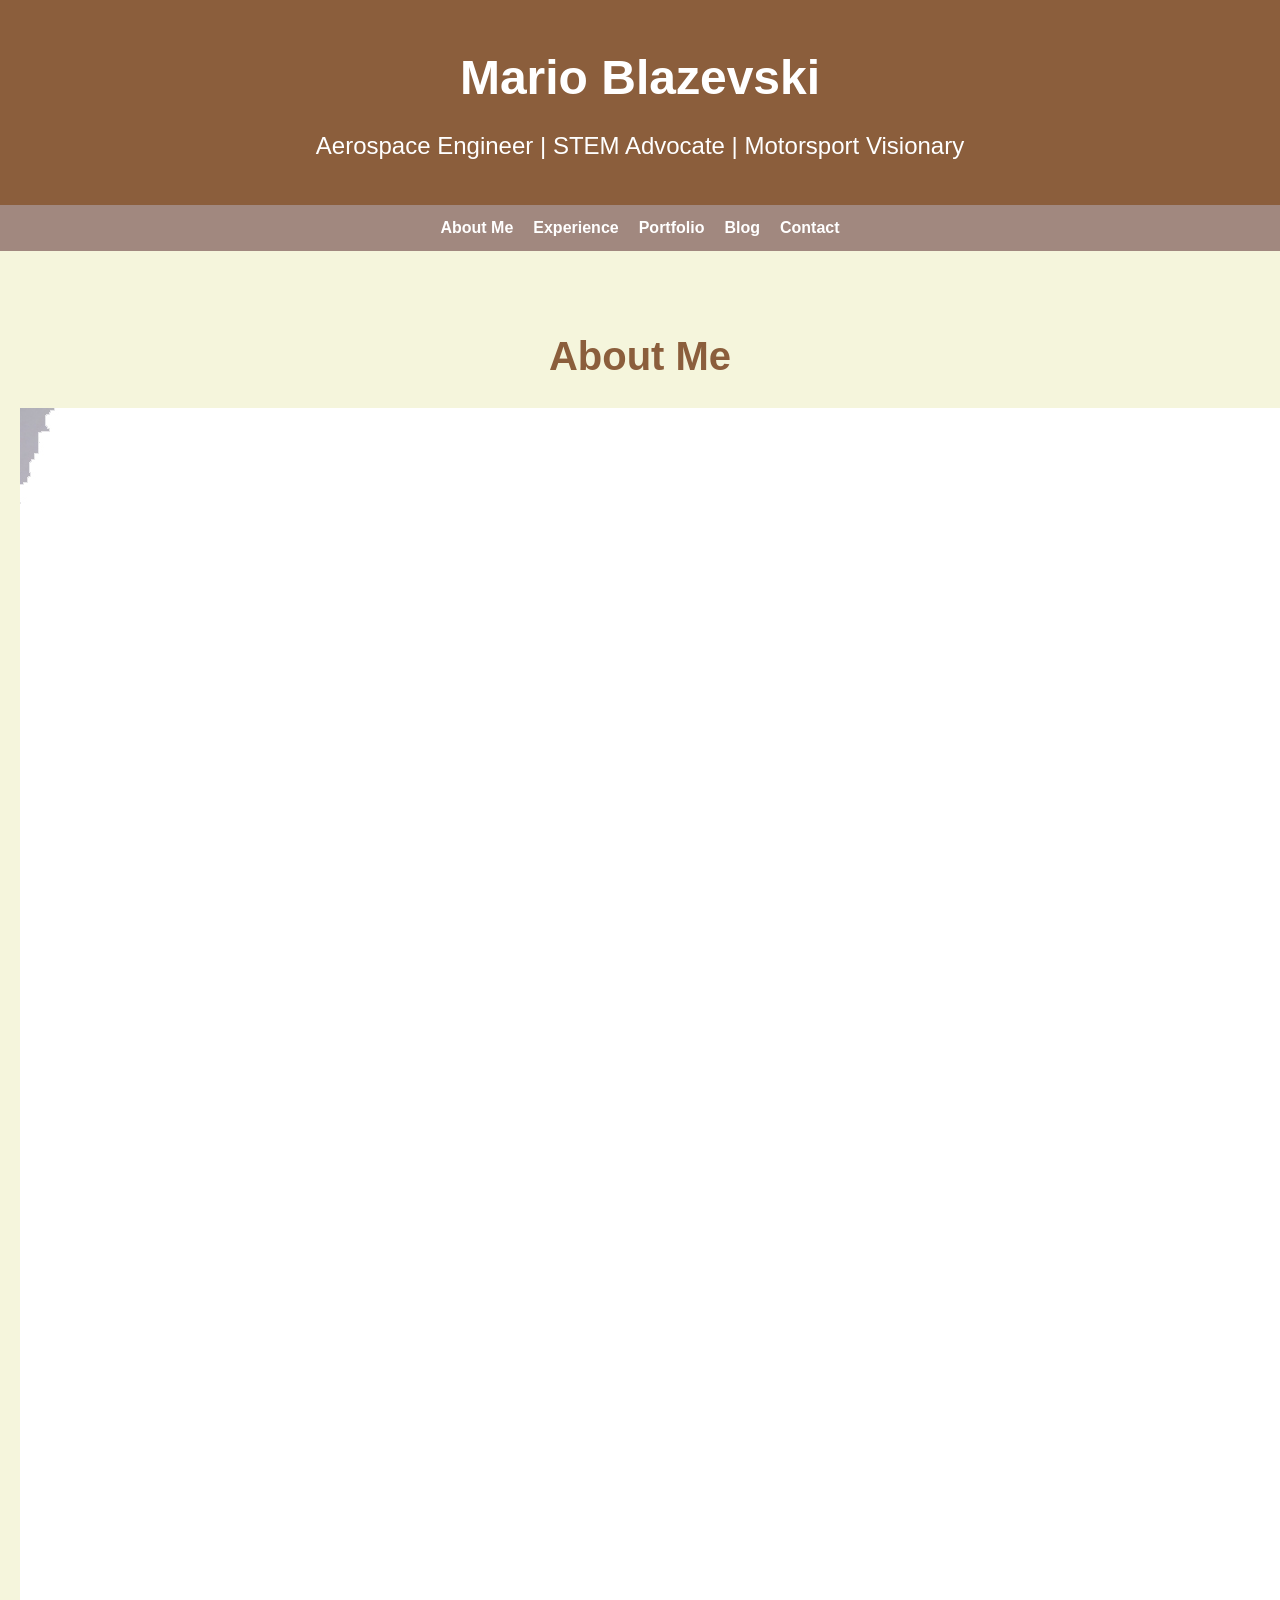
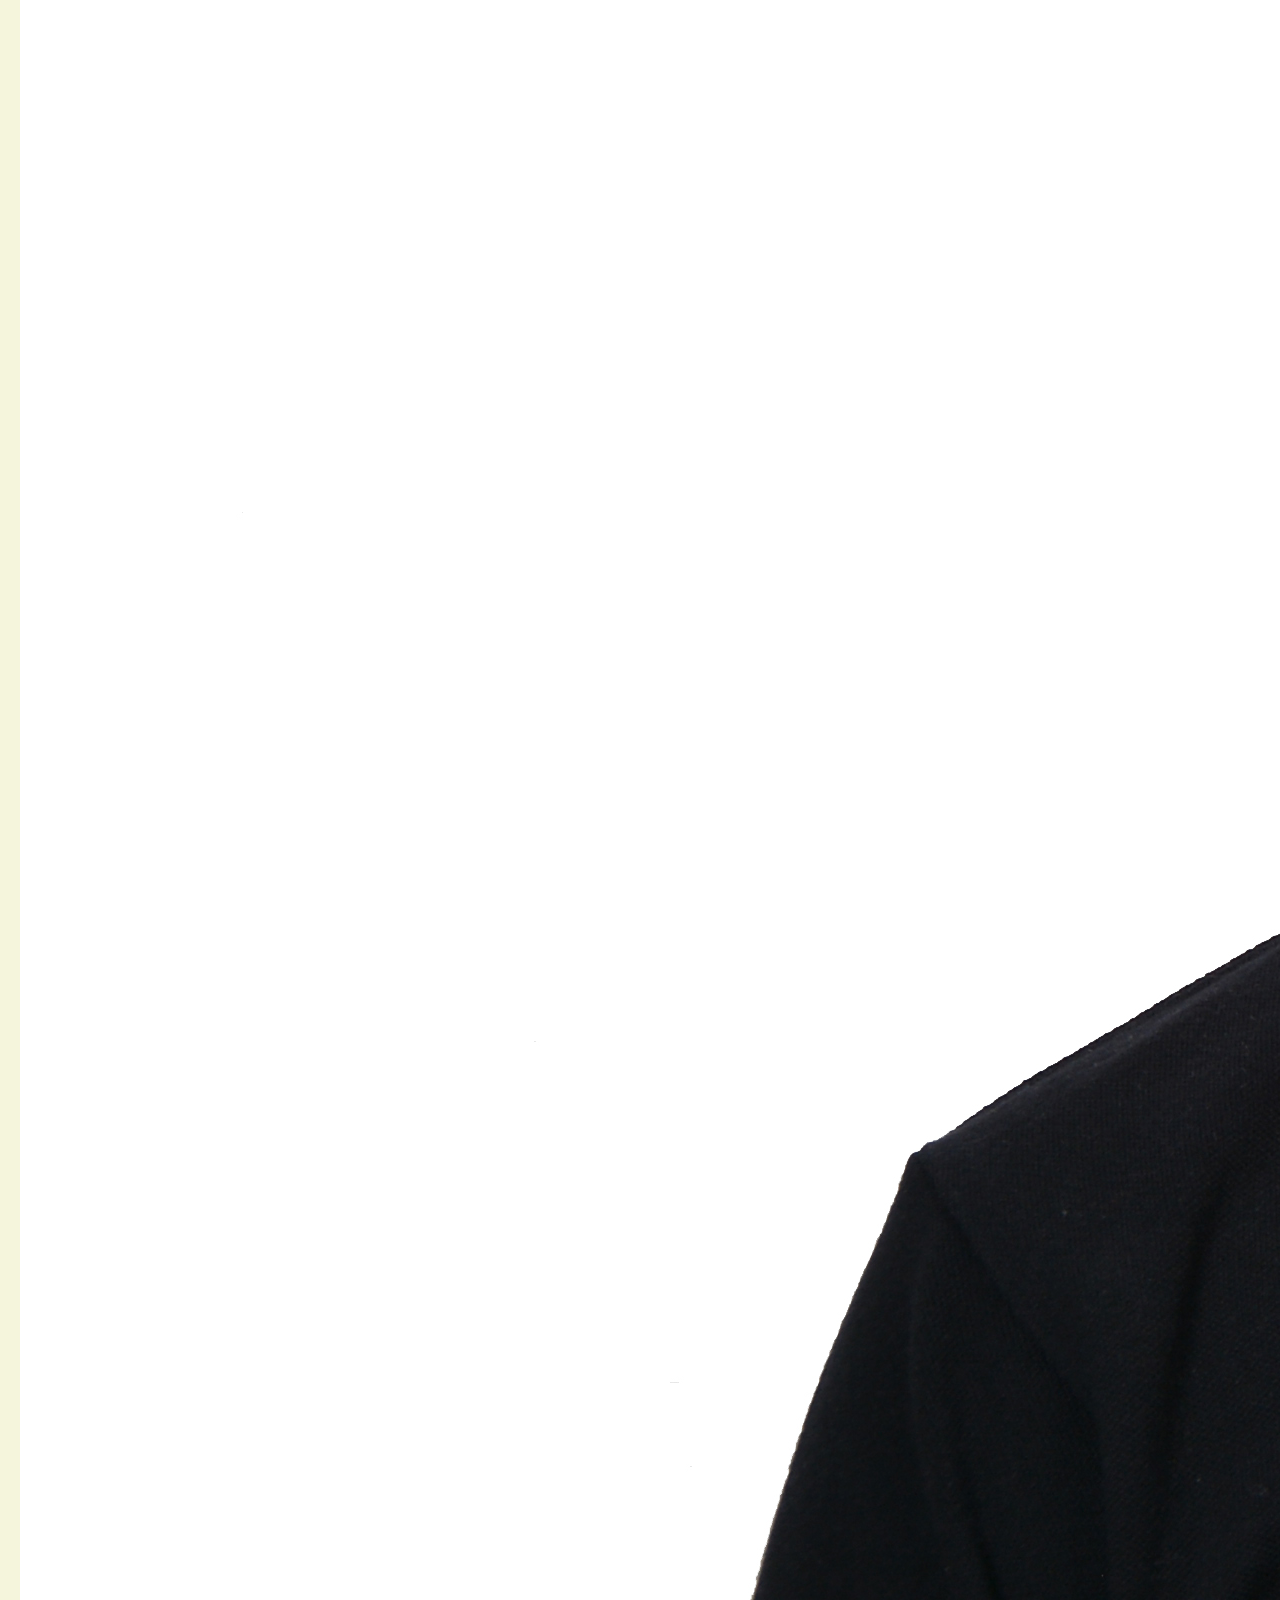
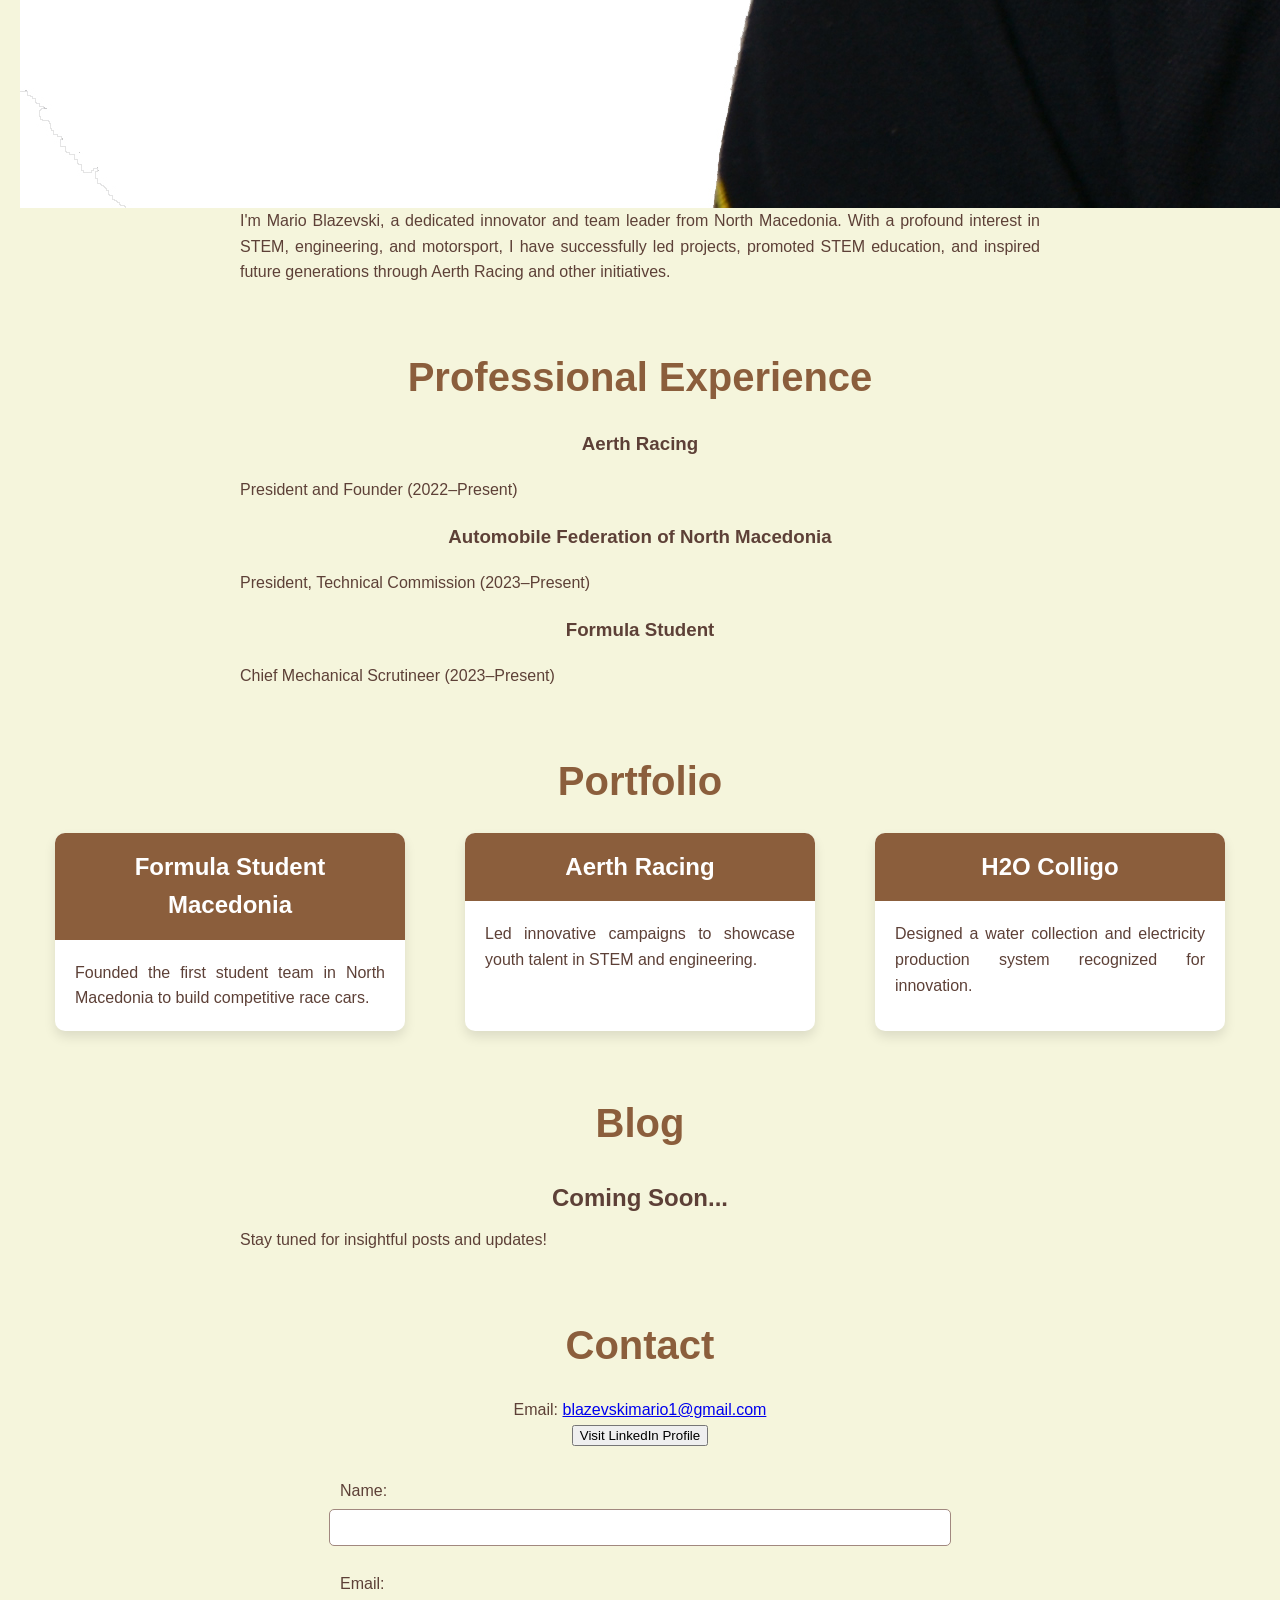
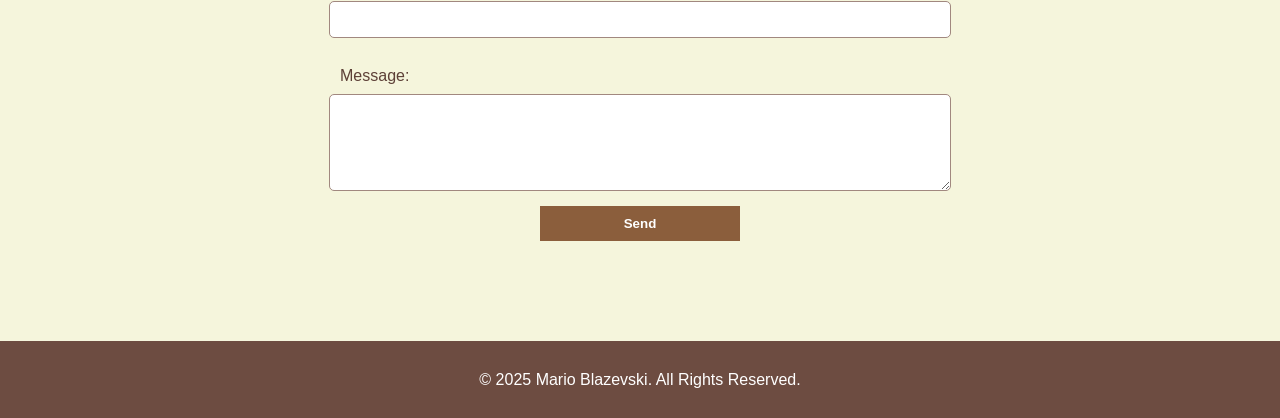
==== index.html @ 273c8bc5 "Create index.html" ====
<!DOCTYPE html>
<html lang="en">
<head>
  <meta charset="UTF-8">
  <meta name="viewport" content="width=device-width, initial-scale=1.0">
  <meta name="description" content="Mario Blazevski's Personal Website">
  <title>Mario Blazevski | Portfolio</title>
  <link href="https://fonts.googleapis.com/css2?family=Montserrat:wght@400;600&family=Roboto:wght@300;400;700&display=swap" rel="stylesheet">
  <link rel="stylesheet" href="style.css">
</head>
<body>
  <header>
    <div class="container">
      <h1>Mario Blazevski</h1>
      <p>Aerospace Engineer | STEM Advocate | Motorsport Visionary</p>
    </div>
  </header>

  <nav>
    <ul>
      <li><a href="#about" class="active">About Me</a></li>
      <li><a href="#professional_experience">Experience</a></li>
      <li><a href="#portfolio">Portfolio</a></li>
      <li><a href="#blog">Blog</a></li>
      <li><a href="#contact">Contact</a></li>
    </ul>
  </nav>

  <main>
    <section id="about">
      <h2>About Me</h2>
      <img src="mario.jpg" alt="Photo of Mario Blazevski">
      <p>I'm Mario Blazevski, a dedicated innovator and team leader from North Macedonia. With a profound interest in STEM, engineering, and motorsport, I have successfully led projects, promoted STEM education, and inspired future generations through Aerth Racing and other initiatives.</p>
    </section>

    <section id="professional_experience">
      <h2>Professional Experience</h2>
      <div class="experience">
        <div>
          <h3>Aerth Racing</h3>
          <p>President and Founder (2022–Present)</p>
        </div>
        <div>
          <h3>Automobile Federation of North Macedonia</h3>
          <p>President, Technical Commission (2023–Present)</p>
        </div>
        <div>
          <h3>Formula Student</h3>
          <p>Chief Mechanical Scrutineer (2023–Present)</p>
        </div>
      </div>
    </section>

    <section id="portfolio">
      <h2>Portfolio</h2>
      <div class="project-container">
        <div class="project-card">
          <h3>Formula Student Macedonia</h3>
          <p>Founded the first student team in North Macedonia to build competitive race cars.</p>
        </div>
        <div class="project-card">
          <h3>Aerth Racing</h3>
          <p>Led innovative campaigns to showcase youth talent in STEM and engineering.</p>
        </div>
        <div class="project-card">
          <h3>H2O Colligo</h3>
          <p>Designed a water collection and electricity production system recognized for innovation.</p>
        </div>
      </div>
    </section>

    <section id="blog">
      <h2>Blog</h2>
      <article>
        <h3>Coming Soon...</h3>
        <p>Stay tuned for insightful posts and updates!</p>
      </article>
    </section>

    <section id="contact">
      <h2>Contact</h2>
      <p>Email: <a href="mailto:blazevskimario1@gmail.com">blazevskimario1@gmail.com</a></p>
      <button class="redirect-button" onclick="window.location.href='https://www.linkedin.com/in/mario-blazevski-774a31196/';">
        Visit LinkedIn Profile
      </button>
      <form>
        <label for="name">Name:</label>
        <input type="text" id="name" name="name" required>
        <label for="email">Email:</label>
        <input type="email" id="email" name="email" required>
        <label for="message">Message:</label>
        <textarea id="message" name="message" rows="5" required></textarea>
        <button type="submit">Send</button>
      </form>
    </section>
  </main>

  <footer>
    <p>&copy; 2025 Mario Blazevski. All Rights Reserved.</p>
  </footer>

  <script>
    document.addEventListener("scroll", () => {
      const sections = document.querySelectorAll("section");
      const navLinks = document.querySelectorAll("nav ul li a");
      let current = "";
      sections.forEach(section => {
        const sectionTop = section.offsetTop - 50;
        if (scrollY >= sectionTop) {
          current = section.getAttribute("id");
        }
      });
      navLinks.forEach(link => {
        link.classList.remove("active");
        if (link.getAttribute("href").includes(current)) {
          link.classList.add("active");
        }
      });
    });
  </script>
</body>
</html>
---- style.css ----
body {
  font-family: 'Arial', sans-serif;
  line-height: 1.6;
  margin: 0;
  padding: 0;
  background-color: #f5f5dc;
  color: #5d4037;
}

.container {
  max-width: 1200px;
  margin: 0 auto;
  padding: 0 20px;
  display: flex;
  flex-direction: column;
  align-items: center;
}

header {
  background-color: #8b5e3c;
  color: #fff;
  padding: 40px 0;
  text-align: center;
}

header h1 {
  margin: 0;
  font-size: 3rem;
}

header p {
  margin: 10px 0 0;
  font-size: 1.5rem;
}

nav {
  background-color: #a1887f;
  padding: 10px 0;
}

nav ul {
  list-style: none;
  display: flex;
  justify-content: center;
  margin: 0;
  padding: 0;
  gap: 20px;
}

nav ul li a {
  color: #fff;
  text-decoration: none;
  font-weight: bold;
  transition: color 0.3s;
}

nav ul li a:hover {
  color: #ffcc80;
}

main {
  padding: 40px 20px;
}

section {
  margin-bottom: 60px;
  text-align: center;
}

section h2 {
  font-size: 2.5rem;
  margin-bottom: 20px;
  color: #8b5e3c;
}

section p {
  text-align: justify;
  margin: 0 auto;
  max-width: 800px;
}

.project-container {
  display: grid;
  grid-template-columns: repeat(auto-fit, minmax(300px, 1fr));
  gap: 30px;
  justify-items: center;
  align-items: stretch;
  max-width: 1200px;
  margin: 0 auto;
}

.project-card {
  background-color: #fff;
  box-shadow: 0 6px 12px rgba(0, 0, 0, 0.1);
  border-radius: 10px;
  overflow: hidden;
  transition: transform 0.3s, box-shadow 0.3s;
  width: 100%;
  max-width: 350px;
  display: flex;
  flex-direction: column;
}

.project-card:hover {
  transform: translateY(-10px);
  box-shadow: 0 10px 20px rgba(0, 0, 0, 0.2);
}

.project-card h3 {
  background-color: #8b5e3c;
  color: #fff;
  padding: 15px;
  font-size: 1.5rem;
  text-align: center;
  margin: 0;
}

.project-card p {
  padding: 20px;
  font-size: 1rem;
  color: #5d4037;
  text-align: justify;
  line-height: 1.6;
  margin: 0;
  flex-grow: 1;
}

.project-card-footer {
  padding: 15px;
  background-color: #f1ece4;
  text-align: center;
  font-size: 0.9rem;
  color: #8b5e3c;
  border-top: 1px solid #e0ddd6;
}

article h3 {
  font-size: 1.5rem;
  margin-bottom: 10px;
}

article p {
  margin: 0 auto;
  max-width: 800px;
}

#contact p {
  text-align: center;
}

form {
  max-width: 600px;
  margin: 20px auto;
  display: flex;
  flex-direction: column;
  align-items: center;
}

form label {
  margin: 10px 0 5px;
  align-self: flex-start;
}

form input,
form textarea {
  width: 100%;
  padding: 10px;
  margin-bottom: 15px;
  border: 1px solid #a1887f;
  border-radius: 5px;
}

form button {
  width: 100%;
  max-width: 200px;
  background-color: #8b5e3c;
  color: #fff;
  font-weight: bold;
  padding: 10px;
  cursor: pointer;
  transition: background-color 0.3s;
  border: none;
}

form button:hover {
  background-color: #5d4037;
}

footer {
  background-color: #6d4c41;
  color: #fff;
  text-align: center;
  padding: 10px 0;
}

@media (min-width: 768px) {
  #about img {
    float: left;
    margin-right: 20px;
  }
}
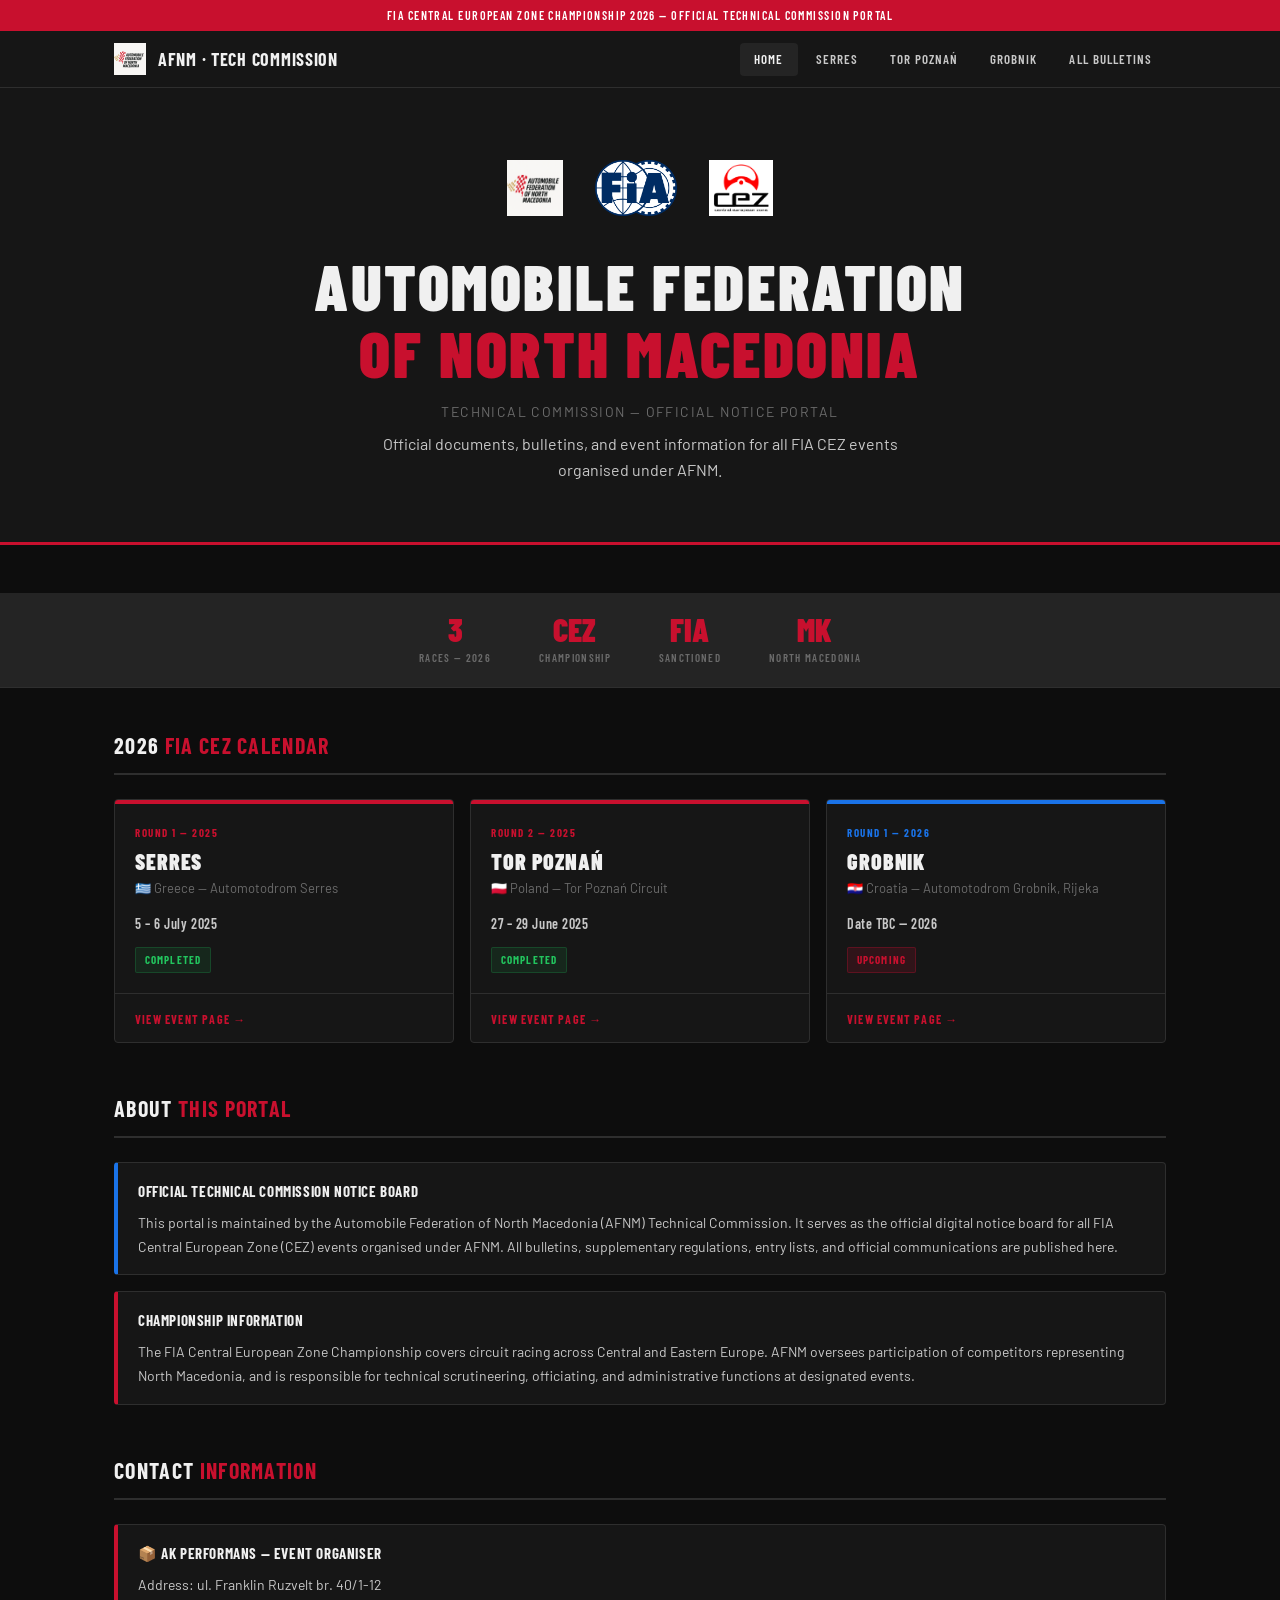
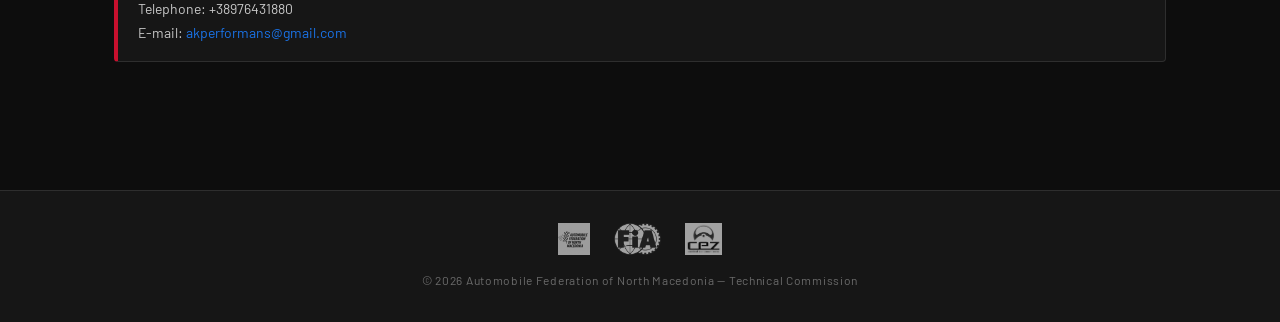
==== commit 74c7264b: "Add files via upload" ====
--- a/index.html
+++ b/index.html
@@ -1,122 +1,147 @@
 <!DOCTYPE html>
 <html lang="en">
 <head>
-  <meta charset="UTF-8">
-  <meta name="viewport" content="width=device-width, initial-scale=1.0">
-  <meta name="description" content="Mario Blazevski's Personal Website">
-  <title>Mario Blazevski | Portfolio</title>
-  <link href="https://fonts.googleapis.com/css2?family=Montserrat:wght@400;600&family=Roboto:wght@300;400;700&display=swap" rel="stylesheet">
-  <link rel="stylesheet" href="style.css">
+  <meta charset="UTF-8" />
+  <meta name="viewport" content="width=device-width, initial-scale=1.0" />
+  <title>AFNM Technical Commission — FIA CEZ</title>
+  <link rel="stylesheet" href="style.css" />
 </head>
 <body>
-  <header>
-    <div class="container">
-      <h1>Mario Blazevski</h1>
-      <p>Aerospace Engineer | STEM Advocate | Motorsport Visionary</p>
+
+<!-- Top alert bar -->
+<div class="topbar">
+  FIA Central European Zone Championship 2026 — Official Technical Commission Portal
+</div>
+
+<!-- Nav -->
+<nav class="site-nav">
+  <div class="nav-inner">
+    <a class="nav-brand" href="index.html">
+      <img src="ea48b0a3-b8c0-467f-838e-23affb25fd13.png" alt="AFNM" />
+      AFNM · Tech Commission
+    </a>
+    <div class="nav-links">
+      <a href="index.html" class="active">Home</a>
+      <a href="serres.html">Serres</a>
+      <a href="torpoznan.html">Tor Poznań</a>
+      <a href="grobnik.html">Grobnik</a>
+      <a href="bulletins.html">All Bulletins</a>
     </div>
-  </header>
+  </div>
+</nav>
 
-  <nav>
-    <ul>
-      <li><a href="#about" class="active">About Me</a></li>
-      <li><a href="#professional_experience">Experience</a></li>
-      <li><a href="#portfolio">Portfolio</a></li>
-      <li><a href="#blog">Blog</a></li>
-      <li><a href="#contact">Contact</a></li>
-    </ul>
-  </nav>
+<!-- Hero -->
+<section class="hero">
+  <div class="logos">
+    <img src="ea48b0a3-b8c0-467f-838e-23affb25fd13.png" alt="AFNM Logo" />
+    <img src="fia_wordmakr.png" alt="FIA Logo" />
+    <img src="Central_European_Zone_logo.jpg" alt="CEZ Logo" />
+  </div>
+  <h1>Automobile Federation<br/><span>of North Macedonia</span></h1>
+  <p class="subtitle">Technical Commission &mdash; Official Notice Portal</p>
+  <p class="tagline">Official documents, bulletins, and event information for all FIA CEZ events organised under AFNM.</p>
+</section>
 
-  <main>
-    <section id="about">
-      <h2>About Me</h2>
-      <img src="mario.jpg" alt="Photo of Mario Blazevski">
-      <p>I'm Mario Blazevski, a dedicated innovator and team leader from North Macedonia. With a profound interest in STEM, engineering, and motorsport, I have successfully led projects, promoted STEM education, and inspired future generations through Aerth Racing and other initiatives.</p>
-    </section>
+<!-- Stats bar -->
+<div class="stats-bar">
+  <div class="stats-inner">
+    <div class="stat"><div class="num">3</div><div class="label">Races — 2026</div></div>
+    <div class="stat"><div class="num">CEZ</div><div class="label">Championship</div></div>
+    <div class="stat"><div class="num">FIA</div><div class="label">Sanctioned</div></div>
+    <div class="stat"><div class="num">MK</div><div class="label">North Macedonia</div></div>
+  </div>
+</div>
 
-    <section id="professional_experience">
-      <h2>Professional Experience</h2>
-      <div class="experience">
-        <div>
-          <h3>Aerth Racing</h3>
-          <p>President and Founder (2022–Present)</p>
+<!-- Main content -->
+<main class="page-main">
+
+  <!-- 2026 Calendar -->
+  <section>
+    <h2 class="section-title">2026 <span class="accent">FIA CEZ Calendar</span></h2>
+    <div class="races-grid">
+
+      <div class="race-card">
+        <div class="card-band"></div>
+        <div class="card-body">
+          <div class="card-round">Round 1 — 2025</div>
+          <h3>Serres</h3>
+          <div class="card-country">🇬🇷 Greece — Automotodrom Serres</div>
+          <div class="card-date">5 – 6 July 2025</div>
+          <span class="card-status completed">Completed</span>
         </div>
-        <div>
-          <h3>Automobile Federation of North Macedonia</h3>
-          <p>President, Technical Commission (2023–Present)</p>
-        </div>
-        <div>
-          <h3>Formula Student</h3>
-          <p>Chief Mechanical Scrutineer (2023–Present)</p>
+        <div class="card-footer">
+          <a href="serres.html">View Event Page →</a>
         </div>
       </div>
-    </section>
 
-    <section id="portfolio">
-      <h2>Portfolio</h2>
-      <div class="project-container">
-        <div class="project-card">
-          <h3>Formula Student Macedonia</h3>
-          <p>Founded the first student team in North Macedonia to build competitive race cars.</p>
+      <div class="race-card">
+        <div class="card-band"></div>
+        <div class="card-body">
+          <div class="card-round">Round 2 — 2025</div>
+          <h3>Tor Poznań</h3>
+          <div class="card-country">🇵🇱 Poland — Tor Poznań Circuit</div>
+          <div class="card-date">27 – 29 June 2025</div>
+          <span class="card-status completed">Completed</span>
         </div>
-        <div class="project-card">
-          <h3>Aerth Racing</h3>
-          <p>Led innovative campaigns to showcase youth talent in STEM and engineering.</p>
-        </div>
-        <div class="project-card">
-          <h3>H2O Colligo</h3>
-          <p>Designed a water collection and electricity production system recognized for innovation.</p>
+        <div class="card-footer">
+          <a href="torpoznan.html">View Event Page →</a>
         </div>
       </div>
-    </section>
 
-    <section id="blog">
-      <h2>Blog</h2>
-      <article>
-        <h3>Coming Soon...</h3>
-        <p>Stay tuned for insightful posts and updates!</p>
-      </article>
-    </section>
+      <div class="race-card">
+        <div class="card-band" style="background: var(--accent2);"></div>
+        <div class="card-body">
+          <div class="card-round" style="color: var(--accent2);">Round 1 — 2026</div>
+          <h3>Grobnik</h3>
+          <div class="card-country">🇭🇷 Croatia — Automotodrom Grobnik, Rijeka</div>
+          <div class="card-date">Date TBC — 2026</div>
+          <span class="card-status upcoming">Upcoming</span>
+        </div>
+        <div class="card-footer">
+          <a href="grobnik.html">View Event Page →</a>
+        </div>
+      </div>
 
-    <section id="contact">
-      <h2>Contact</h2>
-      <p>Email: <a href="mailto:blazevskimario1@gmail.com">blazevskimario1@gmail.com</a></p>
-      <button class="redirect-button" onclick="window.location.href='https://www.linkedin.com/in/mario-blazevski-774a31196/';">
-        Visit LinkedIn Profile
-      </button>
-      <form>
-        <label for="name">Name:</label>
-        <input type="text" id="name" name="name" required>
-        <label for="email">Email:</label>
-        <input type="email" id="email" name="email" required>
-        <label for="message">Message:</label>
-        <textarea id="message" name="message" rows="5" required></textarea>
-        <button type="submit">Send</button>
-      </form>
-    </section>
-  </main>
+    </div>
+  </section>
 
-  <footer>
-    <p>&copy; 2025 Mario Blazevski. All Rights Reserved.</p>
-  </footer>
+  <!-- About -->
+  <section>
+    <h2 class="section-title">About <span class="accent">This Portal</span></h2>
+    <div class="notice blue">
+      <strong>Official Technical Commission Notice Board</strong>
+      <p>This portal is maintained by the Automobile Federation of North Macedonia (AFNM) Technical Commission. It serves as the official digital notice board for all FIA Central European Zone (CEZ) events organised under AFNM. All bulletins, supplementary regulations, entry lists, and official communications are published here.</p>
+    </div>
+    <div class="notice">
+      <strong>Championship Information</strong>
+      <p>The FIA Central European Zone Championship covers circuit racing across Central and Eastern Europe. AFNM oversees participation of competitors representing North Macedonia, and is responsible for technical scrutineering, officiating, and administrative functions at designated events.</p>
+    </div>
+  </section>
 
-  <script>
-    document.addEventListener("scroll", () => {
-      const sections = document.querySelectorAll("section");
-      const navLinks = document.querySelectorAll("nav ul li a");
-      let current = "";
-      sections.forEach(section => {
-        const sectionTop = section.offsetTop - 50;
-        if (scrollY >= sectionTop) {
-          current = section.getAttribute("id");
-        }
-      });
-      navLinks.forEach(link => {
-        link.classList.remove("active");
-        if (link.getAttribute("href").includes(current)) {
-          link.classList.add("active");
-        }
-      });
-    });
-  </script>
+  <!-- Contact -->
+  <section>
+    <h2 class="section-title">Contact <span class="accent">Information</span></h2>
+    <div class="notice">
+      <strong>📦 AK Performans — Event Organiser</strong>
+      <p>
+        Address: ul. Franklin Ruzvelt br. 40/1-12<br />
+        Telephone: +38976431880<br />
+        E-mail: <a href="mailto:akperformans@gmail.com">akperformans@gmail.com</a>
+      </p>
+    </div>
+  </section>
+
+</main>
+
+<!-- Footer -->
+<footer class="site-footer">
+  <div class="footer-logos">
+    <img src="ea48b0a3-b8c0-467f-838e-23affb25fd13.png" alt="AFNM" />
+    <img src="fia_wordmakr.png" alt="FIA" />
+    <img src="Central_European_Zone_logo.jpg" alt="CEZ" />
+  </div>
+  <p class="footer-copy">&copy; 2026 Automobile Federation of North Macedonia — Technical Commission</p>
+</footer>
+
 </body>
 </html>
--- a/style.css
+++ b/style.css
@@ -1,201 +1,460 @@
+/* ============================================================
+   AFNM Technical Commission — Shared Stylesheet
+   ============================================================ */
+
+@import url('https://fonts.googleapis.com/css2?family=Barlow+Condensed:wght@400;600;700;900&family=Barlow:wght@300;400;500;600&display=swap');
+
+/* ── Variables ─────────────────────────────────────────── */
+:root {
+  --black:   #0d0d0d;
+  --dark:    #161616;
+  --mid:     #242424;
+  --border:  #2e2e2e;
+  --muted:   #6b6b6b;
+  --light:   #c8c8c8;
+  --white:   #f0f0f0;
+  --accent:  #c8102e;   /* FIA red */
+  --accent2: #1a73e8;   /* info blue */
+  --font-head: 'Barlow Condensed', sans-serif;
+  --font-body: 'Barlow', sans-serif;
+  --radius: 4px;
+  --max: 1100px;
+}
+
+/* ── Reset ─────────────────────────────────────────────── */
+*, *::before, *::after { box-sizing: border-box; margin: 0; padding: 0; }
+
+html { scroll-behavior: smooth; }
+
 body {
-  font-family: 'Arial', sans-serif;
+  font-family: var(--font-body);
+  background: var(--black);
+  color: var(--white);
+  font-size: 15px;
   line-height: 1.6;
-  margin: 0;
-  padding: 0;
-  background-color: #f5f5dc;
-  color: #5d4037;
-}
-
+}
+
+a { color: inherit; text-decoration: none; }
+img { display: block; max-width: 100%; }
+
+/* ── Top bar ───────────────────────────────────────────── */
+.topbar {
+  background: var(--accent);
+  color: #fff;
+  font-family: var(--font-head);
+  font-size: 12px;
+  font-weight: 600;
+  letter-spacing: .12em;
+  text-transform: uppercase;
+  padding: 6px 24px;
+  text-align: center;
+}
+.topbar a { color: #fff; text-decoration: underline; }
+
+/* ── Nav ───────────────────────────────────────────────── */
+nav.site-nav {
+  background: var(--dark);
+  border-bottom: 1px solid var(--border);
+  position: sticky;
+  top: 0;
+  z-index: 200;
+}
+.nav-inner {
+  max-width: var(--max);
+  margin: 0 auto;
+  display: flex;
+  align-items: center;
+  justify-content: space-between;
+  padding: 0 24px;
+  height: 56px;
+}
+.nav-brand {
+  display: flex;
+  align-items: center;
+  gap: 12px;
+  font-family: var(--font-head);
+  font-size: 18px;
+  font-weight: 700;
+  letter-spacing: .04em;
+  text-transform: uppercase;
+  color: var(--white);
+}
+.nav-brand img { height: 32px; width: auto; }
+.nav-links {
+  display: flex;
+  gap: 4px;
+  align-items: center;
+}
+.nav-links a {
+  font-family: var(--font-head);
+  font-size: 13px;
+  font-weight: 600;
+  letter-spacing: .08em;
+  text-transform: uppercase;
+  color: var(--light);
+  padding: 6px 14px;
+  border-radius: var(--radius);
+  transition: background .15s, color .15s;
+}
+.nav-links a:hover,
+.nav-links a.active { background: var(--mid); color: var(--white); }
+.nav-links a.btn-accent {
+  background: var(--accent);
+  color: #fff;
+  margin-left: 8px;
+}
+.nav-links a.btn-accent:hover { background: #a50d24; }
+
+/* ── Page header (hero band) ───────────────────────────── */
+.page-header {
+  background: var(--dark);
+  border-bottom: 3px solid var(--accent);
+  padding: 52px 24px 40px;
+  text-align: center;
+}
+.page-header .logos {
+  display: flex;
+  justify-content: center;
+  align-items: center;
+  gap: 28px;
+  margin-bottom: 28px;
+}
+.page-header .logos img { height: 52px; width: auto; filter: brightness(1); }
+.page-header h1 {
+  font-family: var(--font-head);
+  font-size: clamp(28px, 5vw, 52px);
+  font-weight: 900;
+  letter-spacing: .04em;
+  text-transform: uppercase;
+  line-height: 1.1;
+  color: var(--white);
+}
+.page-header h1 span { color: var(--accent); }
+.page-header p {
+  margin-top: 10px;
+  color: var(--muted);
+  font-size: 14px;
+  letter-spacing: .06em;
+  text-transform: uppercase;
+}
+
+/* ── Layout ────────────────────────────────────────────── */
 .container {
-  max-width: 1200px;
+  max-width: var(--max);
   margin: 0 auto;
-  padding: 0 20px;
+  padding: 0 24px;
+}
+main.page-main {
+  max-width: var(--max);
+  margin: 0 auto;
+  padding: 40px 24px 80px;
+}
+
+/* ── Section titles ────────────────────────────────────── */
+.section-title {
+  font-family: var(--font-head);
+  font-size: 22px;
+  font-weight: 700;
+  letter-spacing: .06em;
+  text-transform: uppercase;
+  color: var(--white);
+  padding-bottom: 10px;
+  border-bottom: 2px solid var(--border);
+  margin-bottom: 24px;
+}
+.section-title .accent { color: var(--accent); }
+
+/* ── Notice / info cards ───────────────────────────────── */
+.notice {
+  background: var(--dark);
+  border: 1px solid var(--border);
+  border-left: 4px solid var(--accent);
+  border-radius: var(--radius);
+  padding: 16px 20px;
+  margin-bottom: 16px;
+}
+.notice strong {
+  display: block;
+  font-family: var(--font-head);
+  font-size: 15px;
+  font-weight: 700;
+  letter-spacing: .04em;
+  text-transform: uppercase;
+  color: var(--white);
+  margin-bottom: 8px;
+}
+.notice p, .notice li { color: var(--light); font-size: 14px; line-height: 1.7; }
+.notice a { color: var(--accent2); }
+.notice a:hover { text-decoration: underline; }
+
+.notice.blue { border-left-color: var(--accent2); }
+.notice.green { border-left-color: #22c55e; }
+
+/* ── Bulletin entry ────────────────────────────────────── */
+.bulletin {
+  background: var(--dark);
+  border: 1px solid var(--border);
+  border-left: 4px solid var(--accent2);
+  border-radius: var(--radius);
+  padding: 14px 20px;
+  margin-bottom: 12px;
+}
+.bulletin .bull-meta {
+  font-family: var(--font-head);
+  font-size: 12px;
+  font-weight: 600;
+  letter-spacing: .08em;
+  text-transform: uppercase;
+  color: var(--accent2);
+  margin-bottom: 4px;
+}
+.bulletin .bull-title {
+  font-family: var(--font-head);
+  font-size: 16px;
+  font-weight: 700;
+  color: var(--white);
+  margin-bottom: 6px;
+}
+.bulletin .bull-body { color: var(--light); font-size: 14px; }
+
+/* ── Download buttons ──────────────────────────────────── */
+.download-link {
+  display: inline-flex;
+  align-items: center;
+  gap: 8px;
+  background: var(--mid);
+  border: 1px solid var(--border);
+  color: var(--white);
+  font-family: var(--font-head);
+  font-size: 13px;
+  font-weight: 600;
+  letter-spacing: .06em;
+  text-transform: uppercase;
+  padding: 10px 18px;
+  border-radius: var(--radius);
+  margin: 0 8px 10px 0;
+  transition: background .15s, border-color .15s;
+}
+.download-link::before { content: '↓'; font-size: 15px; }
+.download-link:hover { background: var(--accent); border-color: var(--accent); }
+
+/* ── Race cards (homepage) ─────────────────────────────── */
+.races-grid {
+  display: grid;
+  grid-template-columns: repeat(auto-fill, minmax(300px, 1fr));
+  gap: 16px;
+  margin-top: 24px;
+}
+.race-card {
+  background: var(--dark);
+  border: 1px solid var(--border);
+  border-radius: var(--radius);
+  overflow: hidden;
+  transition: border-color .2s, transform .2s;
   display: flex;
   flex-direction: column;
-  align-items: center;
-}
-
-header {
-  background-color: #8b5e3c;
-  color: #fff;
-  padding: 40px 0;
+}
+.race-card:hover { border-color: var(--accent); transform: translateY(-3px); }
+.race-card .card-band {
+  background: var(--accent);
+  height: 4px;
+}
+.race-card .card-body { padding: 20px; flex: 1; }
+.race-card .card-round {
+  font-family: var(--font-head);
+  font-size: 11px;
+  font-weight: 700;
+  letter-spacing: .14em;
+  text-transform: uppercase;
+  color: var(--accent);
+  margin-bottom: 6px;
+}
+.race-card h3 {
+  font-family: var(--font-head);
+  font-size: 22px;
+  font-weight: 900;
+  text-transform: uppercase;
+  letter-spacing: .04em;
+  color: var(--white);
+  line-height: 1.2;
+  margin-bottom: 4px;
+}
+.race-card .card-country {
+  font-size: 13px;
+  color: var(--muted);
+  margin-bottom: 14px;
+}
+.race-card .card-date {
+  font-family: var(--font-head);
+  font-size: 14px;
+  font-weight: 600;
+  color: var(--light);
+  letter-spacing: .04em;
+}
+.race-card .card-status {
+  display: inline-block;
+  font-family: var(--font-head);
+  font-size: 11px;
+  font-weight: 700;
+  letter-spacing: .1em;
+  text-transform: uppercase;
+  padding: 3px 9px;
+  border-radius: 2px;
+  margin-top: 12px;
+}
+.race-card .card-status.upcoming { background: rgba(200,16,46,.15); color: var(--accent); border: 1px solid rgba(200,16,46,.3); }
+.race-card .card-status.completed { background: rgba(34,197,94,.1); color: #22c55e; border: 1px solid rgba(34,197,94,.2); }
+.race-card .card-footer {
+  border-top: 1px solid var(--border);
+  padding: 12px 20px;
+}
+.race-card .card-footer a {
+  font-family: var(--font-head);
+  font-size: 12px;
+  font-weight: 700;
+  letter-spacing: .1em;
+  text-transform: uppercase;
+  color: var(--accent);
+  transition: color .15s;
+}
+.race-card .card-footer a:hover { color: var(--white); }
+
+/* ── Hero (homepage) ───────────────────────────────────── */
+.hero {
+  background: var(--dark);
+  border-bottom: 3px solid var(--accent);
+  padding: 72px 24px 60px;
   text-align: center;
 }
-
-header h1 {
-  margin: 0;
-  font-size: 3rem;
-}
-
-header p {
-  margin: 10px 0 0;
-  font-size: 1.5rem;
-}
-
-nav {
-  background-color: #a1887f;
-  padding: 10px 0;
-}
-
-nav ul {
-  list-style: none;
+.hero .logos {
   display: flex;
   justify-content: center;
-  margin: 0;
-  padding: 0;
-  gap: 20px;
-}
-
-nav ul li a {
-  color: #fff;
-  text-decoration: none;
-  font-weight: bold;
-  transition: color 0.3s;
-}
-
-nav ul li a:hover {
-  color: #ffcc80;
-}
-
-main {
-  padding: 40px 20px;
-}
-
-section {
-  margin-bottom: 60px;
+  align-items: center;
+  gap: 32px;
+  margin-bottom: 36px;
+}
+.hero .logos img { height: 56px; width: auto; }
+.hero h1 {
+  font-family: var(--font-head);
+  font-size: clamp(32px, 6vw, 64px);
+  font-weight: 900;
+  text-transform: uppercase;
+  letter-spacing: .04em;
+  line-height: 1.05;
+  color: var(--white);
+}
+.hero h1 span { color: var(--accent); }
+.hero .subtitle {
+  margin-top: 14px;
+  font-size: 14px;
+  letter-spacing: .1em;
+  text-transform: uppercase;
+  color: var(--muted);
+}
+.hero .tagline {
+  margin-top: 8px;
+  font-size: 16px;
+  color: var(--light);
+  max-width: 560px;
+  margin-left: auto;
+  margin-right: auto;
+}
+
+/* ── Stats bar (homepage) ──────────────────────────────── */
+.stats-bar {
+  background: var(--mid);
+  border-bottom: 1px solid var(--border);
+  padding: 20px 24px;
+}
+.stats-inner {
+  max-width: var(--max);
+  margin: 0 auto;
+  display: flex;
+  justify-content: center;
+  gap: 48px;
+  flex-wrap: wrap;
+}
+.stat { text-align: center; }
+.stat .num {
+  font-family: var(--font-head);
+  font-size: 32px;
+  font-weight: 900;
+  color: var(--accent);
+  line-height: 1;
+}
+.stat .label {
+  font-family: var(--font-head);
+  font-size: 11px;
+  font-weight: 600;
+  letter-spacing: .12em;
+  text-transform: uppercase;
+  color: var(--muted);
+  margin-top: 4px;
+}
+
+/* ── Weather iframe ────────────────────────────────────── */
+.weather-embed {
+  width: 100%;
+  height: 400px;
+  border: 1px solid var(--border);
+  border-radius: var(--radius);
+  overflow: hidden;
+}
+.weather-embed iframe { width: 100%; height: 100%; border: none; }
+
+/* ── Table ─────────────────────────────────────────────── */
+table.data-table {
+  width: 100%;
+  border-collapse: collapse;
+  font-size: 14px;
+}
+table.data-table th {
+  background: var(--mid);
+  font-family: var(--font-head);
+  font-size: 12px;
+  letter-spacing: .08em;
+  text-transform: uppercase;
+  color: var(--light);
+  padding: 10px 14px;
+  text-align: left;
+  border-bottom: 2px solid var(--border);
+}
+table.data-table td {
+  padding: 10px 14px;
+  border-bottom: 1px solid var(--border);
+  color: var(--light);
+}
+table.data-table tr:last-child td { border-bottom: none; }
+table.data-table tr:hover td { background: var(--mid); }
+
+/* ── Section spacing ───────────────────────────────────── */
+section { margin-bottom: 48px; }
+
+/* ── Footer ────────────────────────────────────────────── */
+footer.site-footer {
+  background: var(--dark);
+  border-top: 1px solid var(--border);
+  padding: 32px 24px;
   text-align: center;
 }
-
-section h2 {
-  font-size: 2.5rem;
-  margin-bottom: 20px;
-  color: #8b5e3c;
-}
-
-section p {
-  text-align: justify;
-  margin: 0 auto;
-  max-width: 800px;
-}
-
-.project-container {
-  display: grid;
-  grid-template-columns: repeat(auto-fit, minmax(300px, 1fr));
-  gap: 30px;
-  justify-items: center;
-  align-items: stretch;
-  max-width: 1200px;
-  margin: 0 auto;
-}
-
-.project-card {
-  background-color: #fff;
-  box-shadow: 0 6px 12px rgba(0, 0, 0, 0.1);
-  border-radius: 10px;
-  overflow: hidden;
-  transition: transform 0.3s, box-shadow 0.3s;
-  width: 100%;
-  max-width: 350px;
-  display: flex;
-  flex-direction: column;
-}
-
-.project-card:hover {
-  transform: translateY(-10px);
-  box-shadow: 0 10px 20px rgba(0, 0, 0, 0.2);
-}
-
-.project-card h3 {
-  background-color: #8b5e3c;
-  color: #fff;
-  padding: 15px;
-  font-size: 1.5rem;
-  text-align: center;
-  margin: 0;
-}
-
-.project-card p {
-  padding: 20px;
-  font-size: 1rem;
-  color: #5d4037;
-  text-align: justify;
-  line-height: 1.6;
-  margin: 0;
-  flex-grow: 1;
-}
-
-.project-card-footer {
-  padding: 15px;
-  background-color: #f1ece4;
-  text-align: center;
-  font-size: 0.9rem;
-  color: #8b5e3c;
-  border-top: 1px solid #e0ddd6;
-}
-
-article h3 {
-  font-size: 1.5rem;
-  margin-bottom: 10px;
-}
-
-article p {
-  margin: 0 auto;
-  max-width: 800px;
-}
-
-#contact p {
-  text-align: center;
-}
-
-form {
-  max-width: 600px;
-  margin: 20px auto;
-  display: flex;
-  flex-direction: column;
-  align-items: center;
-}
-
-form label {
-  margin: 10px 0 5px;
-  align-self: flex-start;
-}
-
-form input,
-form textarea {
-  width: 100%;
-  padding: 10px;
-  margin-bottom: 15px;
-  border: 1px solid #a1887f;
-  border-radius: 5px;
-}
-
-form button {
-  width: 100%;
-  max-width: 200px;
-  background-color: #8b5e3c;
-  color: #fff;
-  font-weight: bold;
-  padding: 10px;
-  cursor: pointer;
-  transition: background-color 0.3s;
-  border: none;
-}
-
-form button:hover {
-  background-color: #5d4037;
-}
-
-footer {
-  background-color: #6d4c41;
-  color: #fff;
-  text-align: center;
-  padding: 10px 0;
-}
-
-@media (min-width: 768px) {
-  #about img {
-    float: left;
-    margin-right: 20px;
-  }
-}
+.footer-logos {
+  display: flex;
+  justify-content: center;
+  align-items: center;
+  gap: 24px;
+  margin-bottom: 16px;
+}
+.footer-logos img { height: 32px; width: auto; opacity: .6; filter: grayscale(1); }
+.footer-copy {
+  font-size: 12px;
+  color: var(--muted);
+  letter-spacing: .06em;
+}
+
+/* ── Responsive ────────────────────────────────────────── */
+@media (max-width: 680px) {
+  .nav-links { display: none; }
+  .hero, .page-header { padding: 40px 16px 32px; }
+  main.page-main { padding: 24px 16px 60px; }
+  .stats-inner { gap: 24px; }
+}
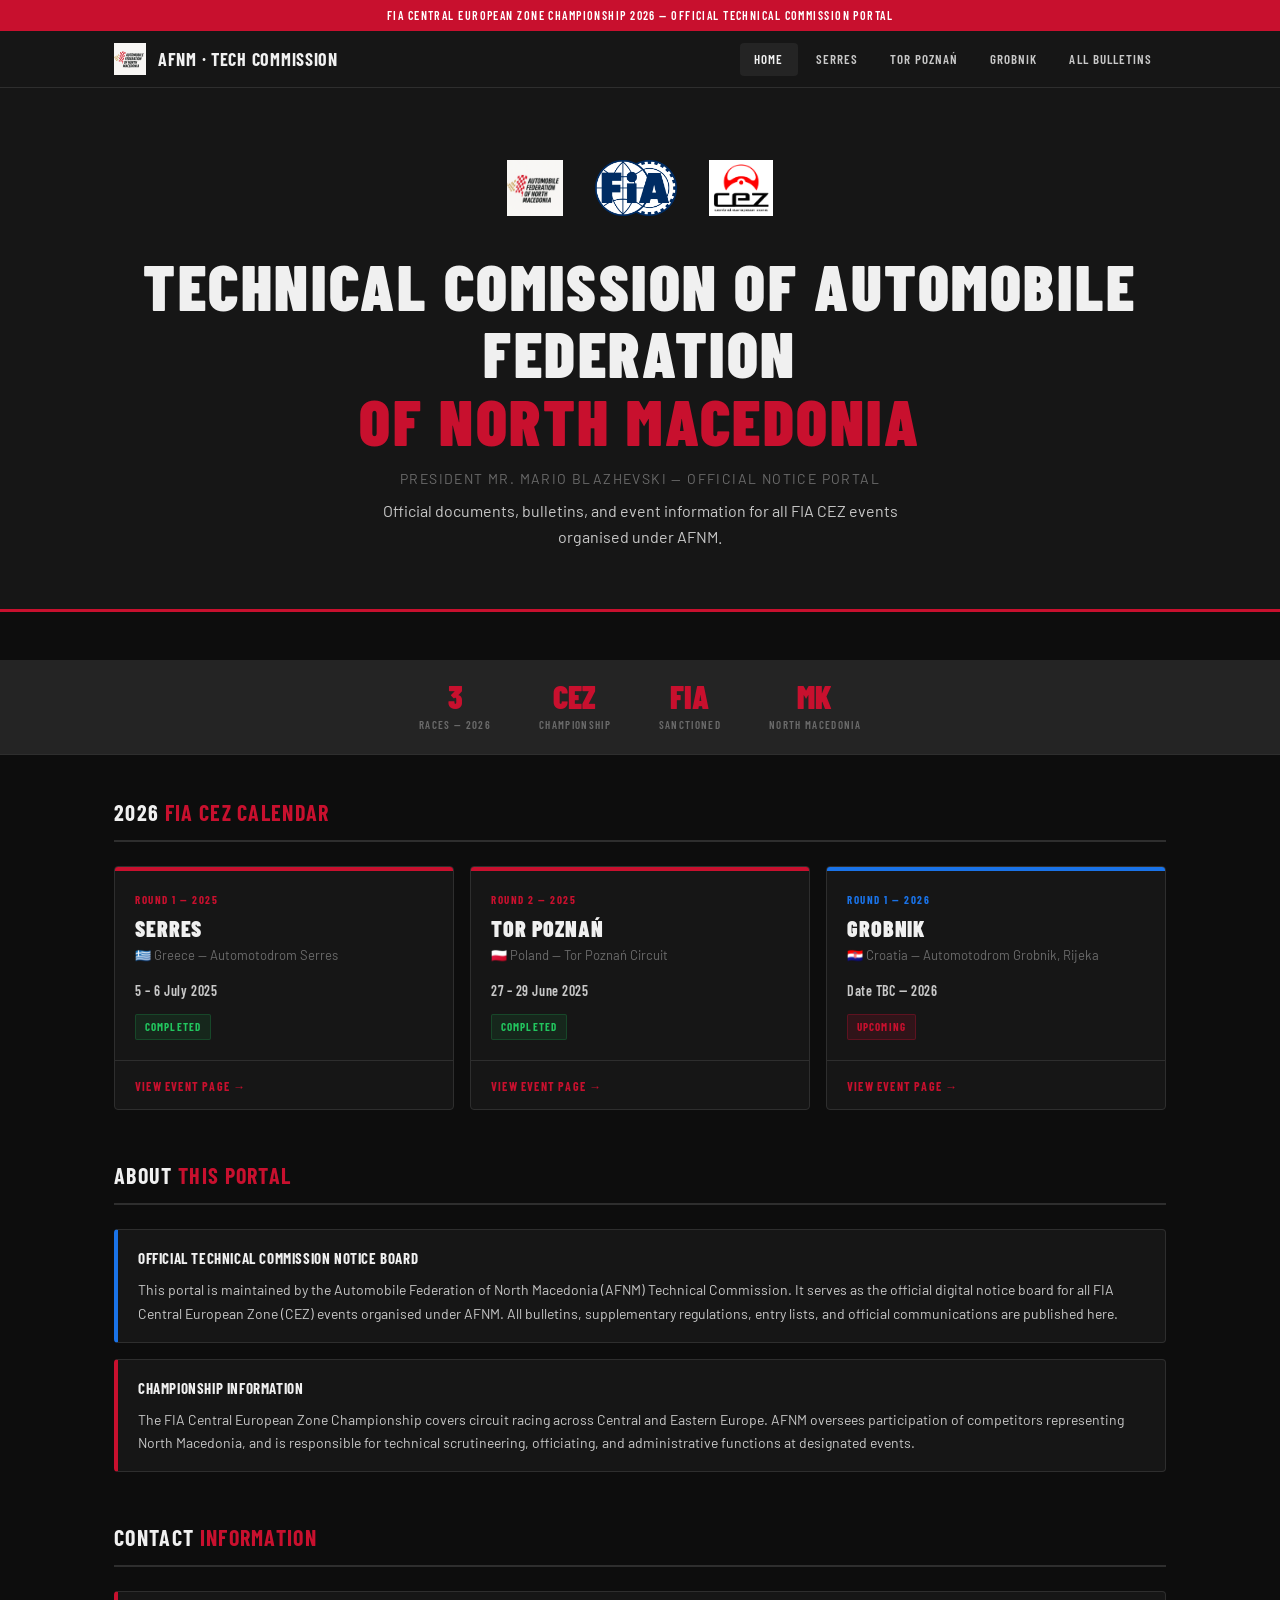
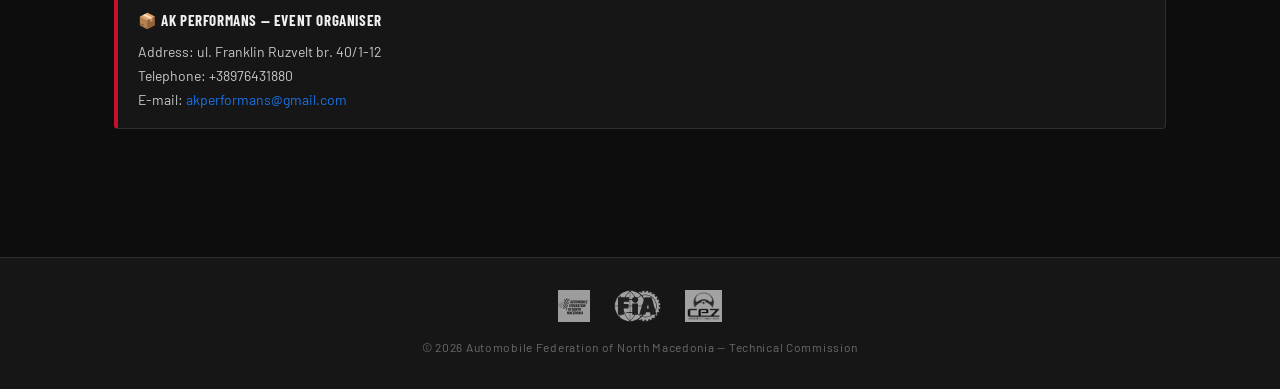
==== commit 29240d32: "Update header and subtitle for AFNM" ====
--- a/index.html
+++ b/index.html
@@ -37,8 +37,8 @@
     <img src="fia_wordmakr.png" alt="FIA Logo" />
     <img src="Central_European_Zone_logo.jpg" alt="CEZ Logo" />
   </div>
-  <h1>Automobile Federation<br/><span>of North Macedonia</span></h1>
-  <p class="subtitle">Technical Commission &mdash; Official Notice Portal</p>
+  <h1>Technical Comission of Automobile Federation<br/><span>of North Macedonia</span></h1>
+  <p class="subtitle">President Mr. Mario Blazhevski &mdash; Official Notice Portal</p>
   <p class="tagline">Official documents, bulletins, and event information for all FIA CEZ events organised under AFNM.</p>
 </section>
 
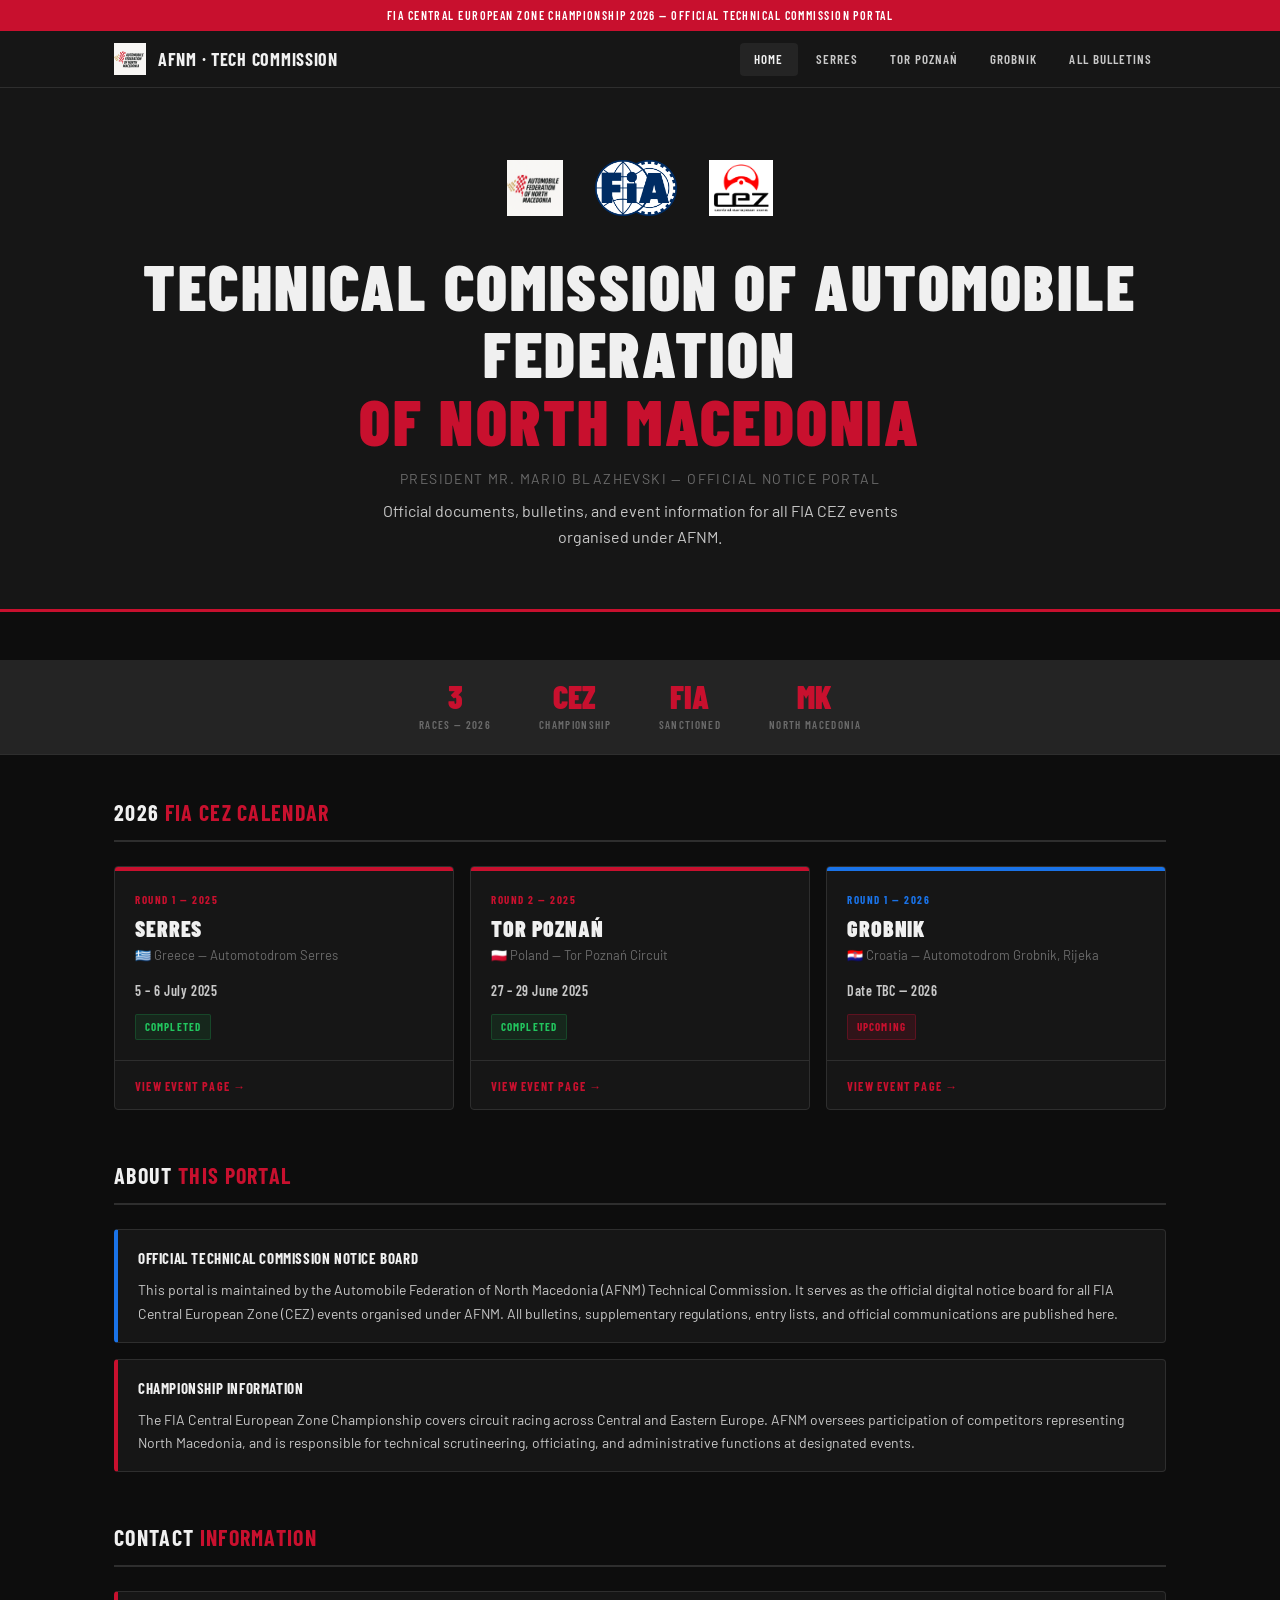
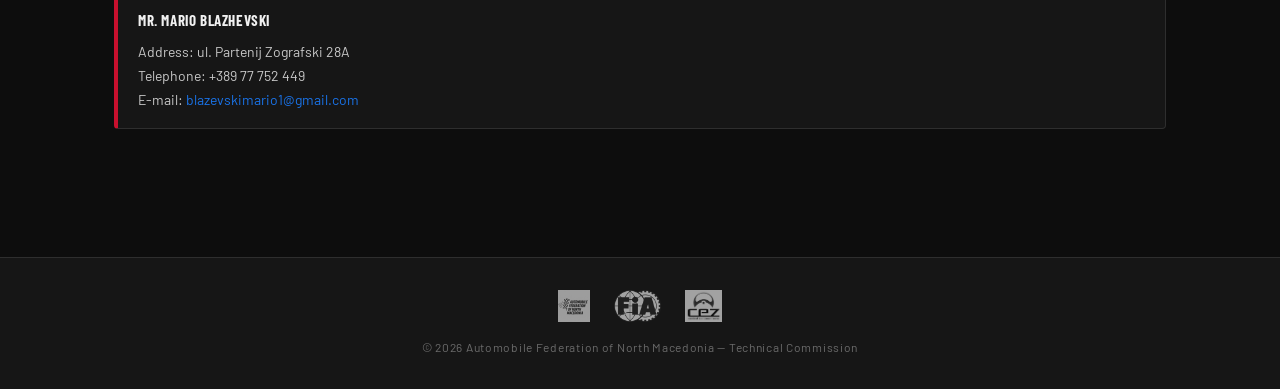
==== commit d32e7024: "Update contact information in index.html" ====
--- a/index.html
+++ b/index.html
@@ -122,11 +122,11 @@
   <section>
     <h2 class="section-title">Contact <span class="accent">Information</span></h2>
     <div class="notice">
-      <strong>📦 AK Performans — Event Organiser</strong>
+      <strong>Mr. Mario Blazhevski</strong>
       <p>
-        Address: ul. Franklin Ruzvelt br. 40/1-12<br />
-        Telephone: +38976431880<br />
-        E-mail: <a href="mailto:akperformans@gmail.com">akperformans@gmail.com</a>
+        Address: ul. Partenij Zografski 28A <br />
+        Telephone: +389 77 752 449<br />
+        E-mail: <a href="mailto:blazevskimario1@gmail.com">blazevskimario1@gmail.com</a>
       </p>
     </div>
   </section>
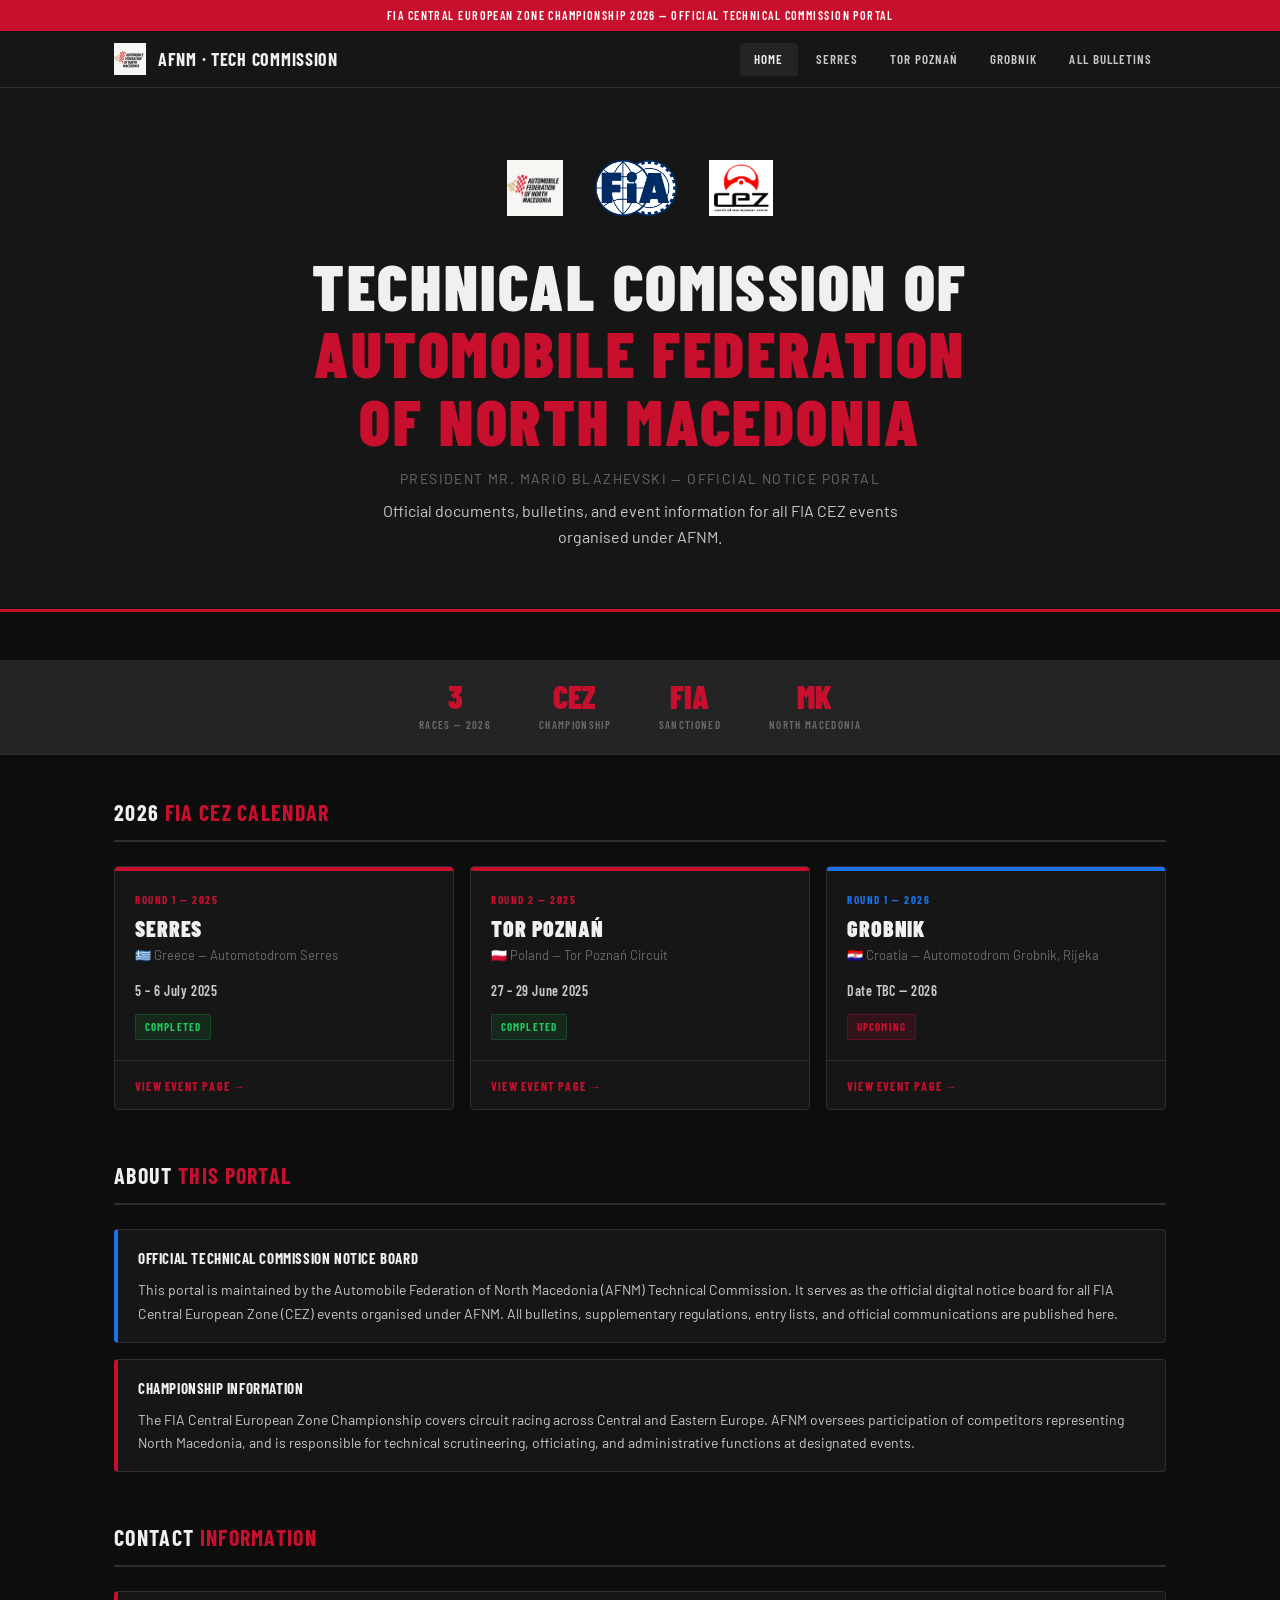
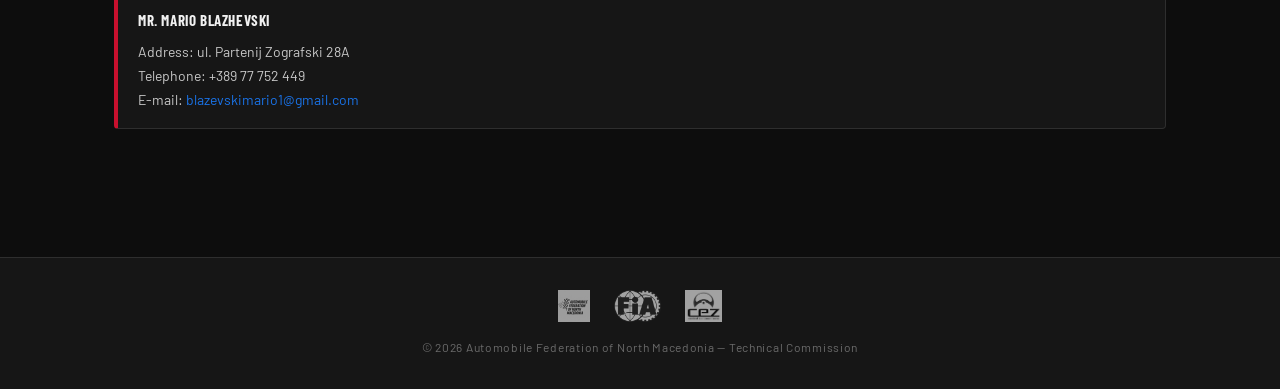
==== commit cb74b8e3: "Fix heading structure for Technical Commission title" ====
--- a/index.html
+++ b/index.html
@@ -37,7 +37,7 @@
     <img src="fia_wordmakr.png" alt="FIA Logo" />
     <img src="Central_European_Zone_logo.jpg" alt="CEZ Logo" />
   </div>
-  <h1>Technical Comission of Automobile Federation<br/><span>of North Macedonia</span></h1>
+  <h1>Technical Comission of <br/><span>Automobile Federation<br/><span>of North Macedonia</span></h1>
   <p class="subtitle">President Mr. Mario Blazhevski &mdash; Official Notice Portal</p>
   <p class="tagline">Official documents, bulletins, and event information for all FIA CEZ events organised under AFNM.</p>
 </section>
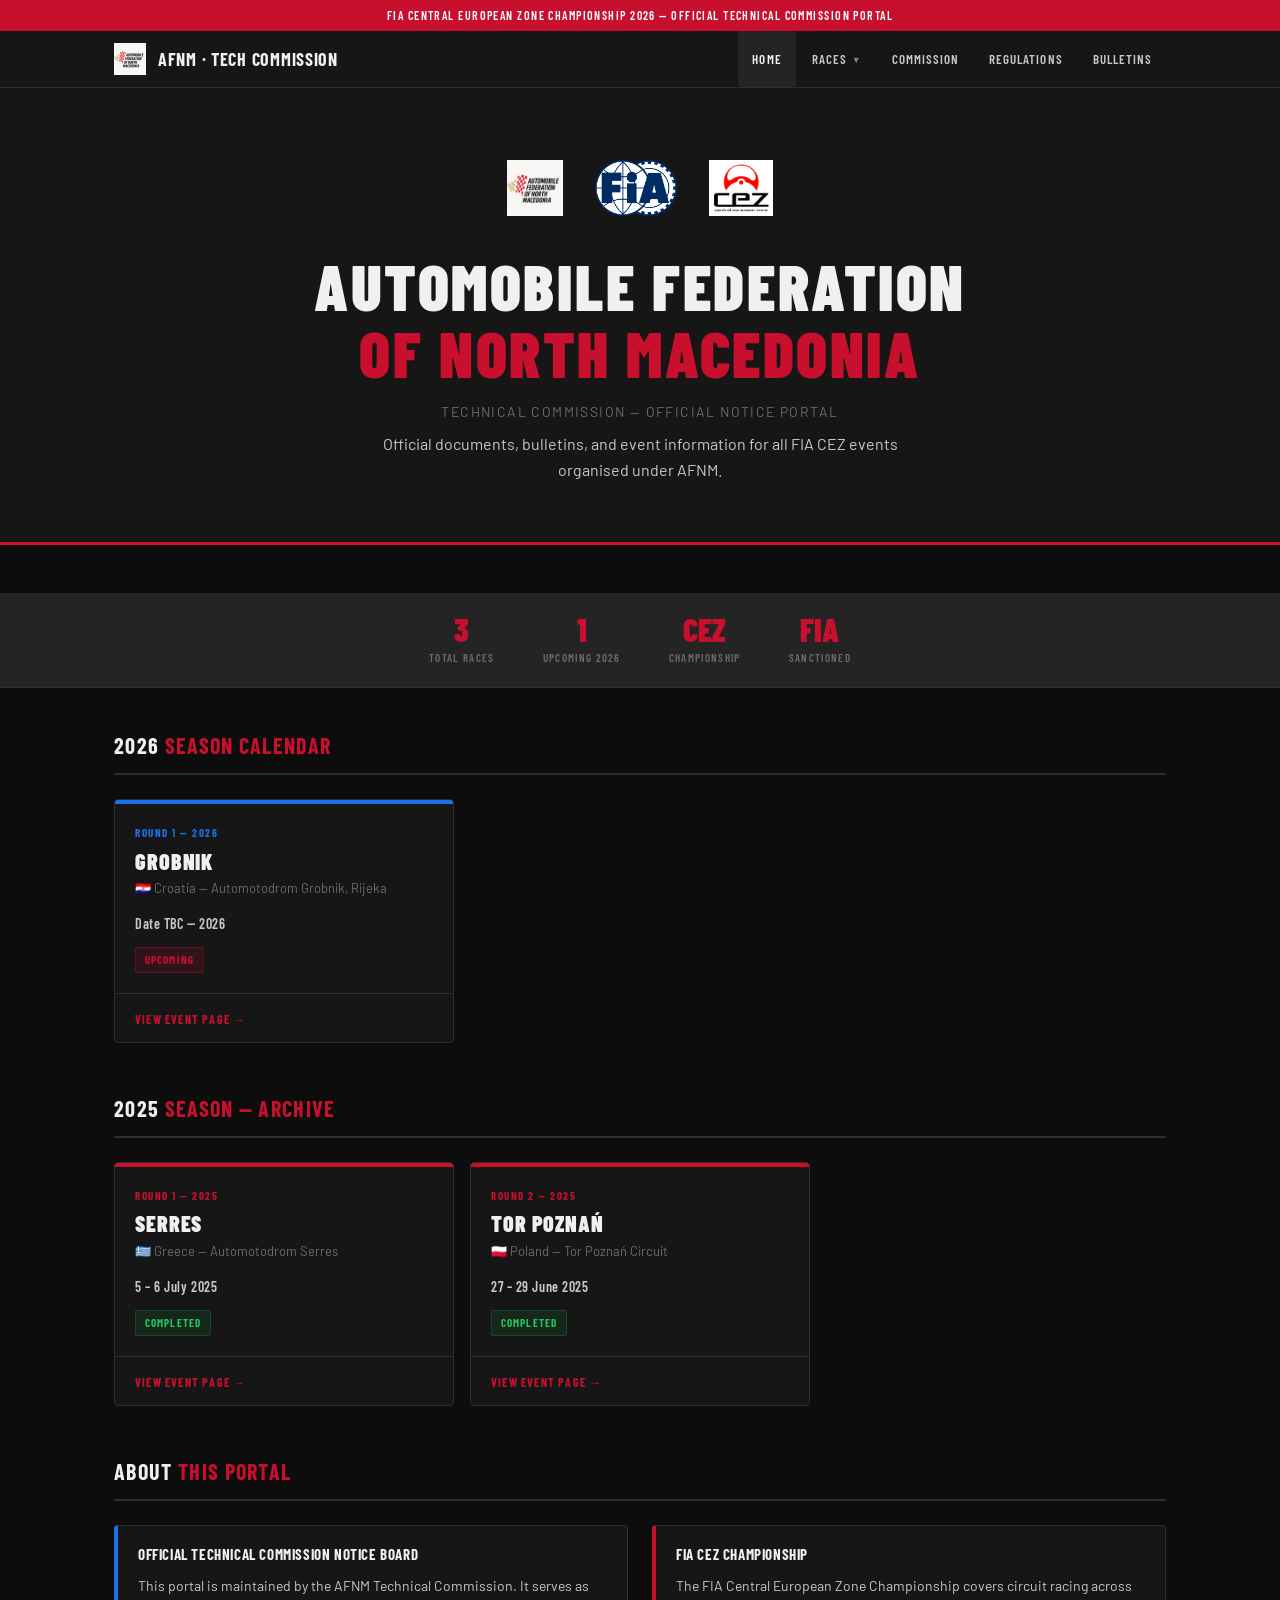
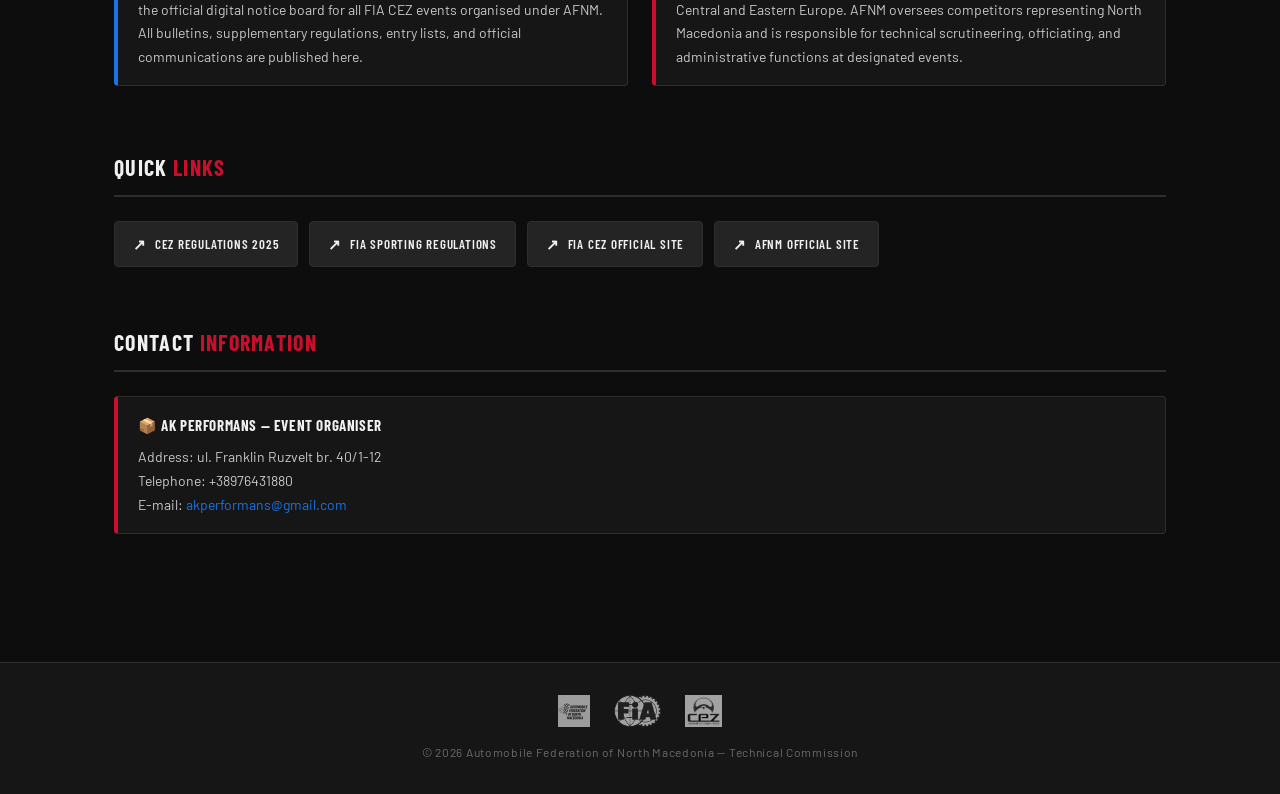
==== commit 2df3a771: "Add files via upload" ====
--- a/index.html
+++ b/index.html
@@ -8,12 +8,10 @@
 </head>
 <body>
 
-<!-- Top alert bar -->
 <div class="topbar">
   FIA Central European Zone Championship 2026 — Official Technical Commission Portal
 </div>
 
-<!-- Nav -->
 <nav class="site-nav">
   <div class="nav-inner">
     <a class="nav-brand" href="index.html">
@@ -22,10 +20,22 @@
     </a>
     <div class="nav-links">
       <a href="index.html" class="active">Home</a>
-      <a href="serres.html">Serres</a>
-      <a href="torpoznan.html">Tor Poznań</a>
-      <a href="grobnik.html">Grobnik</a>
-      <a href="bulletins.html">All Bulletins</a>
+
+      <div class="nav-dropdown">
+        <button class="nav-dropbtn">Races <span class="arrow">▼</span></button>
+        <div class="nav-dropdown-content">
+          <div class="drop-label">2026 Season</div>
+          <a href="grobnik.html">🇭🇷 Grobnik, Croatia</a>
+          <div class="drop-divider"></div>
+          <div class="drop-label">2025 Season</div>
+          <a href="serres.html">🇬🇷 Serres, Greece</a>
+          <a href="torpoznan.html">🇵🇱 Tor Poznań, Poland</a>
+        </div>
+      </div>
+
+      <a href="commission.html">Commission</a>
+      <a href="regulations.html">Regulations</a>
+      <a href="bulletins.html">Bulletins</a>
     </div>
   </div>
 </nav>
@@ -37,27 +47,45 @@
     <img src="fia_wordmakr.png" alt="FIA Logo" />
     <img src="Central_European_Zone_logo.jpg" alt="CEZ Logo" />
   </div>
-  <h1>Technical Comission of <br/><span>Automobile Federation<br/><span>of North Macedonia</span></h1>
-  <p class="subtitle">President Mr. Mario Blazhevski &mdash; Official Notice Portal</p>
+  <h1>Automobile Federation<br/><span>of North Macedonia</span></h1>
+  <p class="subtitle">Technical Commission &mdash; Official Notice Portal</p>
   <p class="tagline">Official documents, bulletins, and event information for all FIA CEZ events organised under AFNM.</p>
 </section>
 
 <!-- Stats bar -->
 <div class="stats-bar">
   <div class="stats-inner">
-    <div class="stat"><div class="num">3</div><div class="label">Races — 2026</div></div>
+    <div class="stat"><div class="num">3</div><div class="label">Total Races</div></div>
+    <div class="stat"><div class="num">1</div><div class="label">Upcoming 2026</div></div>
     <div class="stat"><div class="num">CEZ</div><div class="label">Championship</div></div>
     <div class="stat"><div class="num">FIA</div><div class="label">Sanctioned</div></div>
-    <div class="stat"><div class="num">MK</div><div class="label">North Macedonia</div></div>
   </div>
 </div>
 
-<!-- Main content -->
+<!-- Main -->
 <main class="page-main">
 
-  <!-- 2026 Calendar -->
   <section>
-    <h2 class="section-title">2026 <span class="accent">FIA CEZ Calendar</span></h2>
+    <h2 class="section-title">2026 <span class="accent">Season Calendar</span></h2>
+    <div class="races-grid">
+
+      <div class="race-card">
+        <div class="card-band blue"></div>
+        <div class="card-body">
+          <div class="card-round blue">Round 1 — 2026</div>
+          <h3>Grobnik</h3>
+          <div class="card-country">🇭🇷 Croatia — Automotodrom Grobnik, Rijeka</div>
+          <div class="card-date">Date TBC — 2026</div>
+          <span class="card-status upcoming">Upcoming</span>
+        </div>
+        <div class="card-footer"><a href="grobnik.html">View Event Page →</a></div>
+      </div>
+
+    </div>
+  </section>
+
+  <section>
+    <h2 class="section-title">2025 <span class="accent">Season — Archive</span></h2>
     <div class="races-grid">
 
       <div class="race-card">
@@ -69,9 +97,7 @@
           <div class="card-date">5 – 6 July 2025</div>
           <span class="card-status completed">Completed</span>
         </div>
-        <div class="card-footer">
-          <a href="serres.html">View Event Page →</a>
-        </div>
+        <div class="card-footer"><a href="serres.html">View Event Page →</a></div>
       </div>
 
       <div class="race-card">
@@ -83,57 +109,46 @@
           <div class="card-date">27 – 29 June 2025</div>
           <span class="card-status completed">Completed</span>
         </div>
-        <div class="card-footer">
-          <a href="torpoznan.html">View Event Page →</a>
-        </div>
-      </div>
-
-      <div class="race-card">
-        <div class="card-band" style="background: var(--accent2);"></div>
-        <div class="card-body">
-          <div class="card-round" style="color: var(--accent2);">Round 1 — 2026</div>
-          <h3>Grobnik</h3>
-          <div class="card-country">🇭🇷 Croatia — Automotodrom Grobnik, Rijeka</div>
-          <div class="card-date">Date TBC — 2026</div>
-          <span class="card-status upcoming">Upcoming</span>
-        </div>
-        <div class="card-footer">
-          <a href="grobnik.html">View Event Page →</a>
-        </div>
+        <div class="card-footer"><a href="torpoznan.html">View Event Page →</a></div>
       </div>
 
     </div>
   </section>
 
-  <!-- About -->
   <section>
     <h2 class="section-title">About <span class="accent">This Portal</span></h2>
-    <div class="notice blue">
-      <strong>Official Technical Commission Notice Board</strong>
-      <p>This portal is maintained by the Automobile Federation of North Macedonia (AFNM) Technical Commission. It serves as the official digital notice board for all FIA Central European Zone (CEZ) events organised under AFNM. All bulletins, supplementary regulations, entry lists, and official communications are published here.</p>
-    </div>
-    <div class="notice">
-      <strong>Championship Information</strong>
-      <p>The FIA Central European Zone Championship covers circuit racing across Central and Eastern Europe. AFNM oversees participation of competitors representing North Macedonia, and is responsible for technical scrutineering, officiating, and administrative functions at designated events.</p>
+    <div class="two-col">
+      <div class="notice blue">
+        <strong>Official Technical Commission Notice Board</strong>
+        <p>This portal is maintained by the AFNM Technical Commission. It serves as the official digital notice board for all FIA CEZ events organised under AFNM. All bulletins, supplementary regulations, entry lists, and official communications are published here.</p>
+      </div>
+      <div class="notice">
+        <strong>FIA CEZ Championship</strong>
+        <p>The FIA Central European Zone Championship covers circuit racing across Central and Eastern Europe. AFNM oversees competitors representing North Macedonia and is responsible for technical scrutineering, officiating, and administrative functions at designated events.</p>
+      </div>
     </div>
   </section>
 
-  <!-- Contact -->
+  <section>
+    <h2 class="section-title">Quick <span class="accent">Links</span></h2>
+    <a class="download-link external" href="https://www.cez-motorsport.com/regulations/" target="_blank">CEZ Regulations 2025</a>
+    <a class="download-link external" href="https://www.fia.com/regulation/category/110" target="_blank">FIA Sporting Regulations</a>
+    <a class="download-link external" href="https://www.cez-motorsport.com/" target="_blank">FIA CEZ Official Site</a>
+    <a class="download-link external" href="https://afm.com.mk" target="_blank">AFNM Official Site</a>
+  </section>
+
   <section>
     <h2 class="section-title">Contact <span class="accent">Information</span></h2>
     <div class="notice">
-      <strong>Mr. Mario Blazhevski</strong>
-      <p>
-        Address: ul. Partenij Zografski 28A <br />
-        Telephone: +389 77 752 449<br />
-        E-mail: <a href="mailto:blazevskimario1@gmail.com">blazevskimario1@gmail.com</a>
-      </p>
+      <strong>📦 AK Performans — Event Organiser</strong>
+      <p>Address: ul. Franklin Ruzvelt br. 40/1-12<br/>
+      Telephone: +38976431880<br/>
+      E-mail: <a href="mailto:akperformans@gmail.com">akperformans@gmail.com</a></p>
     </div>
   </section>
 
 </main>
 
-<!-- Footer -->
 <footer class="site-footer">
   <div class="footer-logos">
     <img src="ea48b0a3-b8c0-467f-838e-23affb25fd13.png" alt="AFNM" />
--- a/style.css
+++ b/style.css
@@ -1,5 +1,5 @@
 /* ============================================================
-   AFNM Technical Commission — Shared Stylesheet
+   AFNM Technical Commission — Shared Stylesheet v2
    ============================================================ */
 
 @import url('https://fonts.googleapis.com/css2?family=Barlow+Condensed:wght@400;600;700;900&family=Barlow:wght@300;400;500;600&display=swap');
@@ -13,27 +13,18 @@
   --muted:   #6b6b6b;
   --light:   #c8c8c8;
   --white:   #f0f0f0;
-  --accent:  #c8102e;   /* FIA red */
-  --accent2: #1a73e8;   /* info blue */
+  --accent:  #c8102e;
+  --accent2: #1a73e8;
+  --green:   #22c55e;
   --font-head: 'Barlow Condensed', sans-serif;
   --font-body: 'Barlow', sans-serif;
   --radius: 4px;
   --max: 1100px;
 }
 
-/* ── Reset ─────────────────────────────────────────────── */
 *, *::before, *::after { box-sizing: border-box; margin: 0; padding: 0; }
-
 html { scroll-behavior: smooth; }
-
-body {
-  font-family: var(--font-body);
-  background: var(--black);
-  color: var(--white);
-  font-size: 15px;
-  line-height: 1.6;
-}
-
+body { font-family: var(--font-body); background: var(--black); color: var(--white); font-size: 15px; line-height: 1.6; }
 a { color: inherit; text-decoration: none; }
 img { display: block; max-width: 100%; }
 
@@ -78,14 +69,17 @@
   letter-spacing: .04em;
   text-transform: uppercase;
   color: var(--white);
+  flex-shrink: 0;
 }
 .nav-brand img { height: 32px; width: auto; }
 .nav-links {
   display: flex;
-  gap: 4px;
-  align-items: center;
-}
-.nav-links a {
+  gap: 2px;
+  align-items: center;
+}
+
+/* Regular nav links */
+.nav-links > a, .nav-links > .nav-dropdown > .nav-dropbtn {
   font-family: var(--font-head);
   font-size: 13px;
   font-weight: 600;
@@ -95,17 +89,72 @@
   padding: 6px 14px;
   border-radius: var(--radius);
   transition: background .15s, color .15s;
-}
-.nav-links a:hover,
-.nav-links a.active { background: var(--mid); color: var(--white); }
-.nav-links a.btn-accent {
-  background: var(--accent);
-  color: #fff;
-  margin-left: 8px;
-}
-.nav-links a.btn-accent:hover { background: #a50d24; }
-
-/* ── Page header (hero band) ───────────────────────────── */
+  cursor: pointer;
+  background: none;
+  border: none;
+  display: flex;
+  align-items: center;
+  gap: 5px;
+  height: 56px;
+}
+.nav-links > a:hover,
+.nav-links > a.active,
+.nav-links > .nav-dropdown:hover > .nav-dropbtn {
+  background: var(--mid);
+  color: var(--white);
+}
+
+/* Dropdown */
+.nav-dropdown { position: relative; }
+.nav-dropbtn .arrow {
+  font-size: 9px;
+  opacity: .6;
+  transition: transform .2s;
+}
+.nav-dropdown:hover .arrow { transform: rotate(180deg); }
+
+.nav-dropdown-content {
+  display: none;
+  position: absolute;
+  top: 100%;
+  left: 0;
+  background: var(--dark);
+  border: 1px solid var(--border);
+  border-top: 2px solid var(--accent);
+  border-radius: 0 0 var(--radius) var(--radius);
+  min-width: 200px;
+  z-index: 300;
+  padding: 6px 0;
+}
+.nav-dropdown:hover .nav-dropdown-content { display: block; }
+.nav-dropdown-content a {
+  display: block;
+  padding: 9px 18px;
+  font-family: var(--font-head);
+  font-size: 13px;
+  font-weight: 600;
+  letter-spacing: .06em;
+  text-transform: uppercase;
+  color: var(--light);
+  transition: background .12s, color .12s;
+}
+.nav-dropdown-content a:hover { background: var(--mid); color: var(--white); }
+.nav-dropdown-content .drop-divider {
+  height: 1px;
+  background: var(--border);
+  margin: 5px 0;
+}
+.nav-dropdown-content .drop-label {
+  padding: 6px 18px 3px;
+  font-family: var(--font-head);
+  font-size: 10px;
+  font-weight: 700;
+  letter-spacing: .14em;
+  text-transform: uppercase;
+  color: var(--muted);
+}
+
+/* ── Page header ───────────────────────────────────────── */
 .page-header {
   background: var(--dark);
   border-bottom: 3px solid var(--accent);
@@ -119,7 +168,7 @@
   gap: 28px;
   margin-bottom: 28px;
 }
-.page-header .logos img { height: 52px; width: auto; filter: brightness(1); }
+.page-header .logos img { height: 52px; width: auto; }
 .page-header h1 {
   font-family: var(--font-head);
   font-size: clamp(28px, 5vw, 52px);
@@ -130,25 +179,10 @@
   color: var(--white);
 }
 .page-header h1 span { color: var(--accent); }
-.page-header p {
-  margin-top: 10px;
-  color: var(--muted);
-  font-size: 14px;
-  letter-spacing: .06em;
-  text-transform: uppercase;
-}
+.page-header p { margin-top: 10px; color: var(--muted); font-size: 14px; letter-spacing: .06em; text-transform: uppercase; }
 
 /* ── Layout ────────────────────────────────────────────── */
-.container {
-  max-width: var(--max);
-  margin: 0 auto;
-  padding: 0 24px;
-}
-main.page-main {
-  max-width: var(--max);
-  margin: 0 auto;
-  padding: 40px 24px 80px;
-}
+main.page-main { max-width: var(--max); margin: 0 auto; padding: 40px 24px 80px; }
 
 /* ── Section titles ────────────────────────────────────── */
 .section-title {
@@ -163,8 +197,9 @@
   margin-bottom: 24px;
 }
 .section-title .accent { color: var(--accent); }
-
-/* ── Notice / info cards ───────────────────────────────── */
+section { margin-bottom: 48px; }
+
+/* ── Notice cards ──────────────────────────────────────── */
 .notice {
   background: var(--dark);
   border: 1px solid var(--border);
@@ -173,24 +208,15 @@
   padding: 16px 20px;
   margin-bottom: 16px;
 }
-.notice strong {
-  display: block;
-  font-family: var(--font-head);
-  font-size: 15px;
-  font-weight: 700;
-  letter-spacing: .04em;
-  text-transform: uppercase;
-  color: var(--white);
-  margin-bottom: 8px;
-}
+.notice strong { display: block; font-family: var(--font-head); font-size: 15px; font-weight: 700; letter-spacing: .04em; text-transform: uppercase; color: var(--white); margin-bottom: 8px; }
 .notice p, .notice li { color: var(--light); font-size: 14px; line-height: 1.7; }
 .notice a { color: var(--accent2); }
 .notice a:hover { text-decoration: underline; }
-
 .notice.blue { border-left-color: var(--accent2); }
-.notice.green { border-left-color: #22c55e; }
-
-/* ── Bulletin entry ────────────────────────────────────── */
+.notice.green { border-left-color: var(--green); }
+.notice.green strong { color: var(--green); }
+
+/* ── Bulletin ──────────────────────────────────────────── */
 .bulletin {
   background: var(--dark);
   border: 1px solid var(--border);
@@ -199,22 +225,8 @@
   padding: 14px 20px;
   margin-bottom: 12px;
 }
-.bulletin .bull-meta {
-  font-family: var(--font-head);
-  font-size: 12px;
-  font-weight: 600;
-  letter-spacing: .08em;
-  text-transform: uppercase;
-  color: var(--accent2);
-  margin-bottom: 4px;
-}
-.bulletin .bull-title {
-  font-family: var(--font-head);
-  font-size: 16px;
-  font-weight: 700;
-  color: var(--white);
-  margin-bottom: 6px;
-}
+.bulletin .bull-meta { font-family: var(--font-head); font-size: 12px; font-weight: 600; letter-spacing: .08em; text-transform: uppercase; color: var(--accent2); margin-bottom: 4px; }
+.bulletin .bull-title { font-family: var(--font-head); font-size: 16px; font-weight: 700; color: var(--white); margin-bottom: 6px; }
 .bulletin .bull-body { color: var(--light); font-size: 14px; }
 
 /* ── Download buttons ──────────────────────────────────── */
@@ -237,8 +249,9 @@
 }
 .download-link::before { content: '↓'; font-size: 15px; }
 .download-link:hover { background: var(--accent); border-color: var(--accent); }
-
-/* ── Race cards (homepage) ─────────────────────────────── */
+.download-link.external::before { content: '↗'; }
+
+/* ── Race cards ────────────────────────────────────────── */
 .races-grid {
   display: grid;
   grid-template-columns: repeat(auto-fill, minmax(300px, 1fr));
@@ -255,206 +268,181 @@
   flex-direction: column;
 }
 .race-card:hover { border-color: var(--accent); transform: translateY(-3px); }
-.race-card .card-band {
-  background: var(--accent);
-  height: 4px;
-}
+.race-card .card-band { background: var(--accent); height: 4px; }
+.race-card .card-band.blue { background: var(--accent2); }
 .race-card .card-body { padding: 20px; flex: 1; }
-.race-card .card-round {
-  font-family: var(--font-head);
-  font-size: 11px;
+.race-card .card-round { font-family: var(--font-head); font-size: 11px; font-weight: 700; letter-spacing: .14em; text-transform: uppercase; color: var(--accent); margin-bottom: 6px; }
+.race-card .card-round.blue { color: var(--accent2); }
+.race-card h3 { font-family: var(--font-head); font-size: 22px; font-weight: 900; text-transform: uppercase; letter-spacing: .04em; color: var(--white); line-height: 1.2; margin-bottom: 4px; }
+.race-card .card-country { font-size: 13px; color: var(--muted); margin-bottom: 14px; }
+.race-card .card-date { font-family: var(--font-head); font-size: 14px; font-weight: 600; color: var(--light); letter-spacing: .04em; }
+.card-status { display: inline-block; font-family: var(--font-head); font-size: 11px; font-weight: 700; letter-spacing: .1em; text-transform: uppercase; padding: 3px 9px; border-radius: 2px; margin-top: 12px; }
+.card-status.upcoming { background: rgba(200,16,46,.15); color: var(--accent); border: 1px solid rgba(200,16,46,.3); }
+.card-status.completed { background: rgba(34,197,94,.1); color: var(--green); border: 1px solid rgba(34,197,94,.2); }
+.race-card .card-footer { border-top: 1px solid var(--border); padding: 12px 20px; }
+.race-card .card-footer a { font-family: var(--font-head); font-size: 12px; font-weight: 700; letter-spacing: .1em; text-transform: uppercase; color: var(--accent); transition: color .15s; }
+.race-card .card-footer a:hover { color: var(--white); }
+
+/* ── Member cards ──────────────────────────────────────── */
+.members-grid {
+  display: grid;
+  grid-template-columns: repeat(auto-fill, minmax(240px, 1fr));
+  gap: 20px;
+  margin-top: 24px;
+}
+.member-card {
+  background: var(--dark);
+  border: 1px solid var(--border);
+  border-radius: var(--radius);
+  overflow: hidden;
+  transition: border-color .2s, transform .2s;
+  text-align: center;
+}
+.member-card:hover { border-color: var(--accent); transform: translateY(-3px); }
+.member-photo {
+  width: 100%;
+  height: 200px;
+  object-fit: cover;
+  object-position: top center;
+  display: block;
+  background: var(--mid);
+}
+.member-photo-placeholder {
+  width: 100%;
+  height: 200px;
+  background: var(--mid);
+  display: flex;
+  align-items: center;
+  justify-content: center;
+  font-size: 48px;
+  color: var(--border);
+}
+.member-info { padding: 16px; }
+.member-name {
+  font-family: var(--font-head);
+  font-size: 18px;
+  font-weight: 900;
+  text-transform: uppercase;
+  letter-spacing: .04em;
+  color: var(--white);
+  margin-bottom: 4px;
+}
+.member-role {
+  font-family: var(--font-head);
+  font-size: 12px;
+  font-weight: 700;
+  letter-spacing: .1em;
+  text-transform: uppercase;
+  color: var(--accent);
+  margin-bottom: 8px;
+}
+.member-detail { font-size: 13px; color: var(--muted); line-height: 1.5; }
+.member-badge {
+  display: inline-block;
+  background: rgba(200,16,46,.15);
+  border: 1px solid rgba(200,16,46,.3);
+  color: var(--accent);
+  font-family: var(--font-head);
+  font-size: 10px;
+  font-weight: 700;
+  letter-spacing: .1em;
+  text-transform: uppercase;
+  padding: 2px 8px;
+  border-radius: 2px;
+  margin-top: 8px;
+}
+
+/* ── Regulation cards ──────────────────────────────────── */
+.reg-grid {
+  display: grid;
+  grid-template-columns: repeat(auto-fill, minmax(320px, 1fr));
+  gap: 16px;
+  margin-top: 24px;
+}
+.reg-card {
+  background: var(--dark);
+  border: 1px solid var(--border);
+  border-radius: var(--radius);
+  padding: 20px;
+  transition: border-color .2s;
+  display: flex;
+  flex-direction: column;
+  gap: 8px;
+}
+.reg-card:hover { border-color: var(--accent2); }
+.reg-card .reg-category {
+  font-family: var(--font-head);
+  font-size: 10px;
   font-weight: 700;
   letter-spacing: .14em;
   text-transform: uppercase;
-  color: var(--accent);
-  margin-bottom: 6px;
-}
-.race-card h3 {
-  font-family: var(--font-head);
-  font-size: 22px;
-  font-weight: 900;
-  text-transform: uppercase;
-  letter-spacing: .04em;
-  color: var(--white);
-  line-height: 1.2;
-  margin-bottom: 4px;
-}
-.race-card .card-country {
-  font-size: 13px;
-  color: var(--muted);
-  margin-bottom: 14px;
-}
-.race-card .card-date {
-  font-family: var(--font-head);
-  font-size: 14px;
-  font-weight: 600;
-  color: var(--light);
-  letter-spacing: .04em;
-}
-.race-card .card-status {
-  display: inline-block;
-  font-family: var(--font-head);
-  font-size: 11px;
-  font-weight: 700;
-  letter-spacing: .1em;
-  text-transform: uppercase;
-  padding: 3px 9px;
-  border-radius: 2px;
-  margin-top: 12px;
-}
-.race-card .card-status.upcoming { background: rgba(200,16,46,.15); color: var(--accent); border: 1px solid rgba(200,16,46,.3); }
-.race-card .card-status.completed { background: rgba(34,197,94,.1); color: #22c55e; border: 1px solid rgba(34,197,94,.2); }
-.race-card .card-footer {
-  border-top: 1px solid var(--border);
-  padding: 12px 20px;
-}
-.race-card .card-footer a {
+  color: var(--accent2);
+}
+.reg-card .reg-title {
+  font-family: var(--font-head);
+  font-size: 16px;
+  font-weight: 700;
+  text-transform: uppercase;
+  color: var(--white);
+  line-height: 1.3;
+}
+.reg-card .reg-desc { font-size: 13px; color: var(--muted); flex: 1; }
+.reg-card .reg-link {
+  display: inline-flex;
+  align-items: center;
+  gap: 6px;
   font-family: var(--font-head);
   font-size: 12px;
   font-weight: 700;
-  letter-spacing: .1em;
-  text-transform: uppercase;
-  color: var(--accent);
+  letter-spacing: .08em;
+  text-transform: uppercase;
+  color: var(--accent2);
+  margin-top: 4px;
   transition: color .15s;
 }
-.race-card .card-footer a:hover { color: var(--white); }
-
-/* ── Hero (homepage) ───────────────────────────────────── */
+.reg-card .reg-link:hover { color: var(--white); }
+.reg-card .reg-link::after { content: '↗'; font-size: 13px; }
+
+/* ── Hero ──────────────────────────────────────────────── */
 .hero {
   background: var(--dark);
   border-bottom: 3px solid var(--accent);
   padding: 72px 24px 60px;
   text-align: center;
 }
-.hero .logos {
-  display: flex;
-  justify-content: center;
-  align-items: center;
-  gap: 32px;
-  margin-bottom: 36px;
-}
+.hero .logos { display: flex; justify-content: center; align-items: center; gap: 32px; margin-bottom: 36px; }
 .hero .logos img { height: 56px; width: auto; }
-.hero h1 {
-  font-family: var(--font-head);
-  font-size: clamp(32px, 6vw, 64px);
-  font-weight: 900;
-  text-transform: uppercase;
-  letter-spacing: .04em;
-  line-height: 1.05;
-  color: var(--white);
-}
+.hero h1 { font-family: var(--font-head); font-size: clamp(32px, 6vw, 64px); font-weight: 900; text-transform: uppercase; letter-spacing: .04em; line-height: 1.05; color: var(--white); }
 .hero h1 span { color: var(--accent); }
-.hero .subtitle {
-  margin-top: 14px;
-  font-size: 14px;
-  letter-spacing: .1em;
-  text-transform: uppercase;
-  color: var(--muted);
-}
-.hero .tagline {
-  margin-top: 8px;
-  font-size: 16px;
-  color: var(--light);
-  max-width: 560px;
-  margin-left: auto;
-  margin-right: auto;
-}
-
-/* ── Stats bar (homepage) ──────────────────────────────── */
-.stats-bar {
-  background: var(--mid);
-  border-bottom: 1px solid var(--border);
-  padding: 20px 24px;
-}
-.stats-inner {
-  max-width: var(--max);
-  margin: 0 auto;
-  display: flex;
-  justify-content: center;
-  gap: 48px;
-  flex-wrap: wrap;
-}
+.hero .subtitle { margin-top: 14px; font-size: 14px; letter-spacing: .1em; text-transform: uppercase; color: var(--muted); }
+.hero .tagline { margin-top: 8px; font-size: 16px; color: var(--light); max-width: 560px; margin-left: auto; margin-right: auto; }
+
+/* ── Stats bar ─────────────────────────────────────────── */
+.stats-bar { background: var(--mid); border-bottom: 1px solid var(--border); padding: 20px 24px; }
+.stats-inner { max-width: var(--max); margin: 0 auto; display: flex; justify-content: center; gap: 48px; flex-wrap: wrap; }
 .stat { text-align: center; }
-.stat .num {
-  font-family: var(--font-head);
-  font-size: 32px;
-  font-weight: 900;
-  color: var(--accent);
-  line-height: 1;
-}
-.stat .label {
-  font-family: var(--font-head);
-  font-size: 11px;
-  font-weight: 600;
-  letter-spacing: .12em;
-  text-transform: uppercase;
-  color: var(--muted);
-  margin-top: 4px;
-}
-
-/* ── Weather iframe ────────────────────────────────────── */
-.weather-embed {
-  width: 100%;
-  height: 400px;
-  border: 1px solid var(--border);
-  border-radius: var(--radius);
-  overflow: hidden;
-}
+.stat .num { font-family: var(--font-head); font-size: 32px; font-weight: 900; color: var(--accent); line-height: 1; }
+.stat .label { font-family: var(--font-head); font-size: 11px; font-weight: 600; letter-spacing: .12em; text-transform: uppercase; color: var(--muted); margin-top: 4px; }
+
+/* ── Weather ───────────────────────────────────────────── */
+.weather-embed { width: 100%; height: 400px; border: 1px solid var(--border); border-radius: var(--radius); overflow: hidden; }
 .weather-embed iframe { width: 100%; height: 100%; border: none; }
 
-/* ── Table ─────────────────────────────────────────────── */
-table.data-table {
-  width: 100%;
-  border-collapse: collapse;
-  font-size: 14px;
-}
-table.data-table th {
-  background: var(--mid);
-  font-family: var(--font-head);
-  font-size: 12px;
-  letter-spacing: .08em;
-  text-transform: uppercase;
-  color: var(--light);
-  padding: 10px 14px;
-  text-align: left;
-  border-bottom: 2px solid var(--border);
-}
-table.data-table td {
-  padding: 10px 14px;
-  border-bottom: 1px solid var(--border);
-  color: var(--light);
-}
-table.data-table tr:last-child td { border-bottom: none; }
-table.data-table tr:hover td { background: var(--mid); }
-
-/* ── Section spacing ───────────────────────────────────── */
-section { margin-bottom: 48px; }
+/* ── Two-col layout ────────────────────────────────────── */
+.two-col { display: grid; grid-template-columns: 1fr 1fr; gap: 24px; }
+@media (max-width: 700px) { .two-col { grid-template-columns: 1fr; } }
 
 /* ── Footer ────────────────────────────────────────────── */
-footer.site-footer {
-  background: var(--dark);
-  border-top: 1px solid var(--border);
-  padding: 32px 24px;
-  text-align: center;
-}
-.footer-logos {
-  display: flex;
-  justify-content: center;
-  align-items: center;
-  gap: 24px;
-  margin-bottom: 16px;
-}
+footer.site-footer { background: var(--dark); border-top: 1px solid var(--border); padding: 32px 24px; text-align: center; }
+.footer-logos { display: flex; justify-content: center; align-items: center; gap: 24px; margin-bottom: 16px; }
 .footer-logos img { height: 32px; width: auto; opacity: .6; filter: grayscale(1); }
-.footer-copy {
-  font-size: 12px;
-  color: var(--muted);
-  letter-spacing: .06em;
-}
+.footer-copy { font-size: 12px; color: var(--muted); letter-spacing: .06em; }
 
 /* ── Responsive ────────────────────────────────────────── */
-@media (max-width: 680px) {
+@media (max-width: 780px) {
   .nav-links { display: none; }
   .hero, .page-header { padding: 40px 16px 32px; }
   main.page-main { padding: 24px 16px 60px; }
   .stats-inner { gap: 24px; }
-}
+  .members-grid { grid-template-columns: repeat(auto-fill, minmax(180px, 1fr)); }
+}
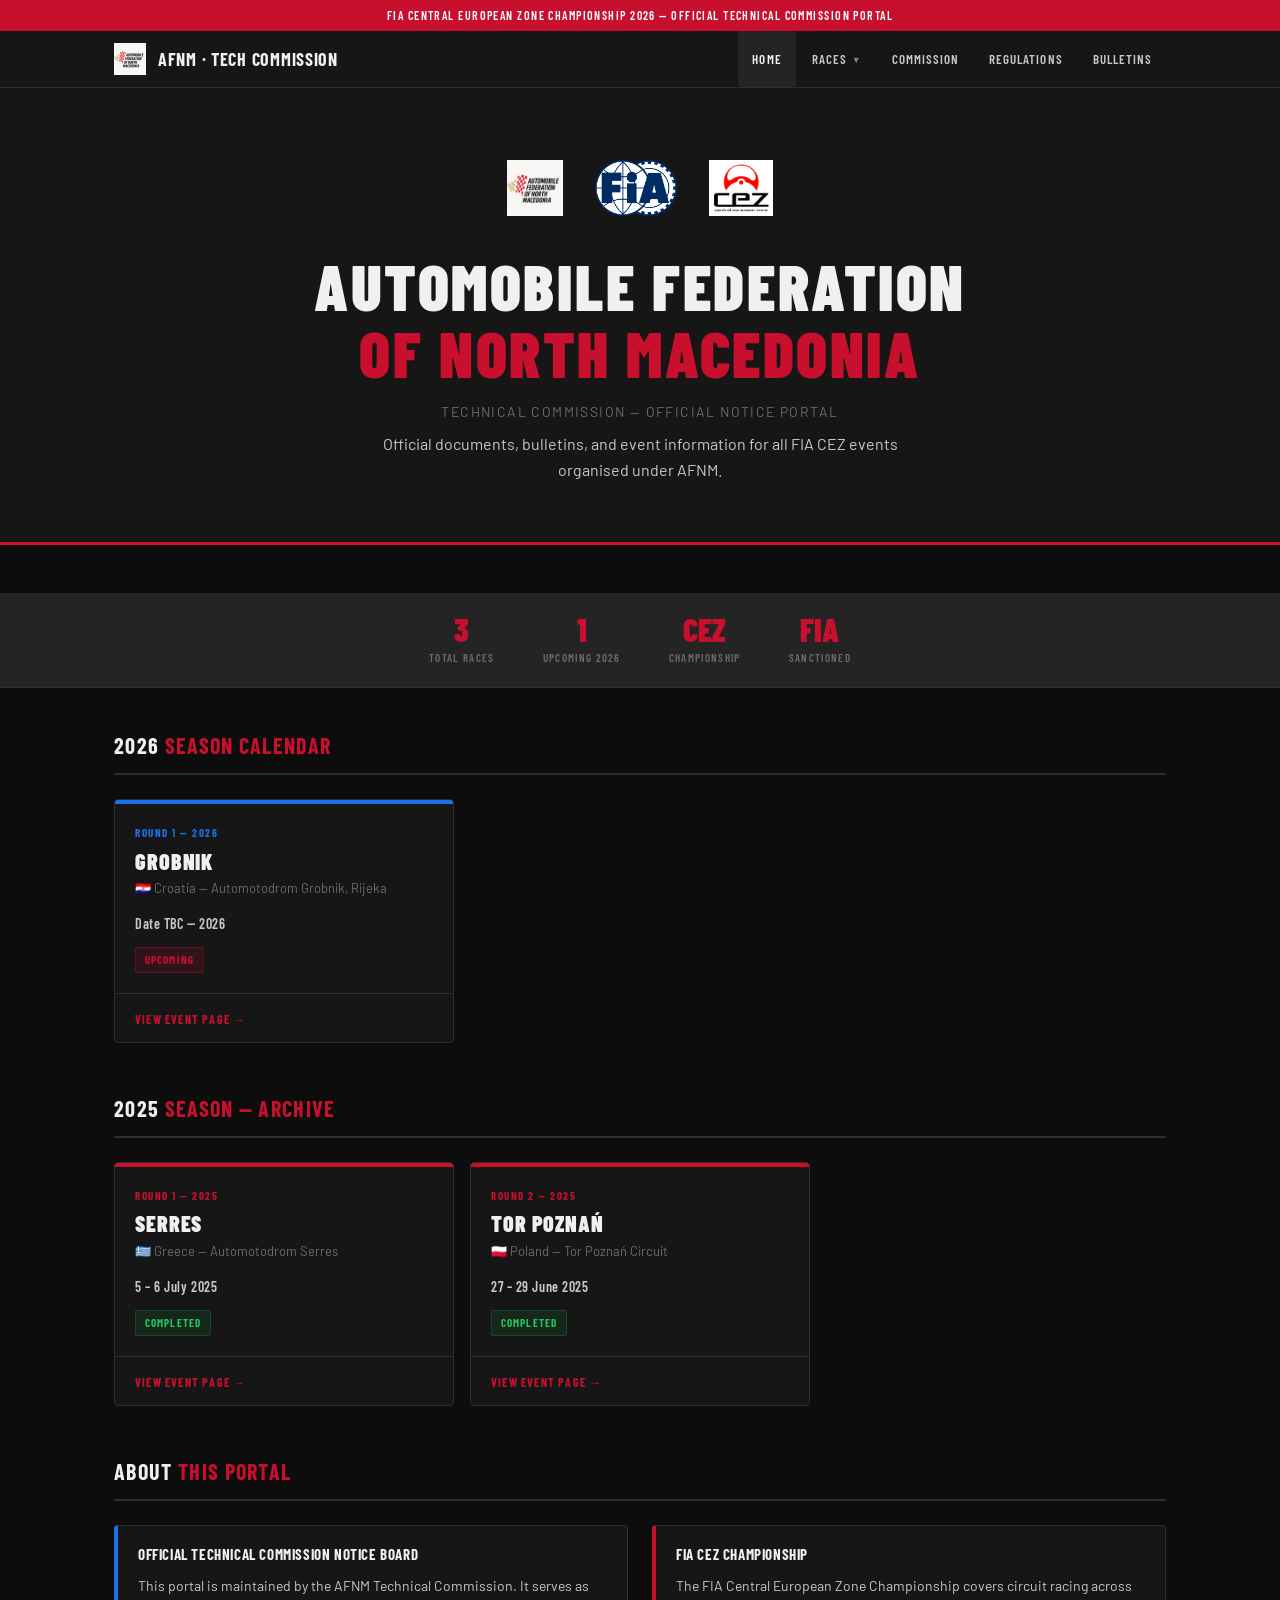
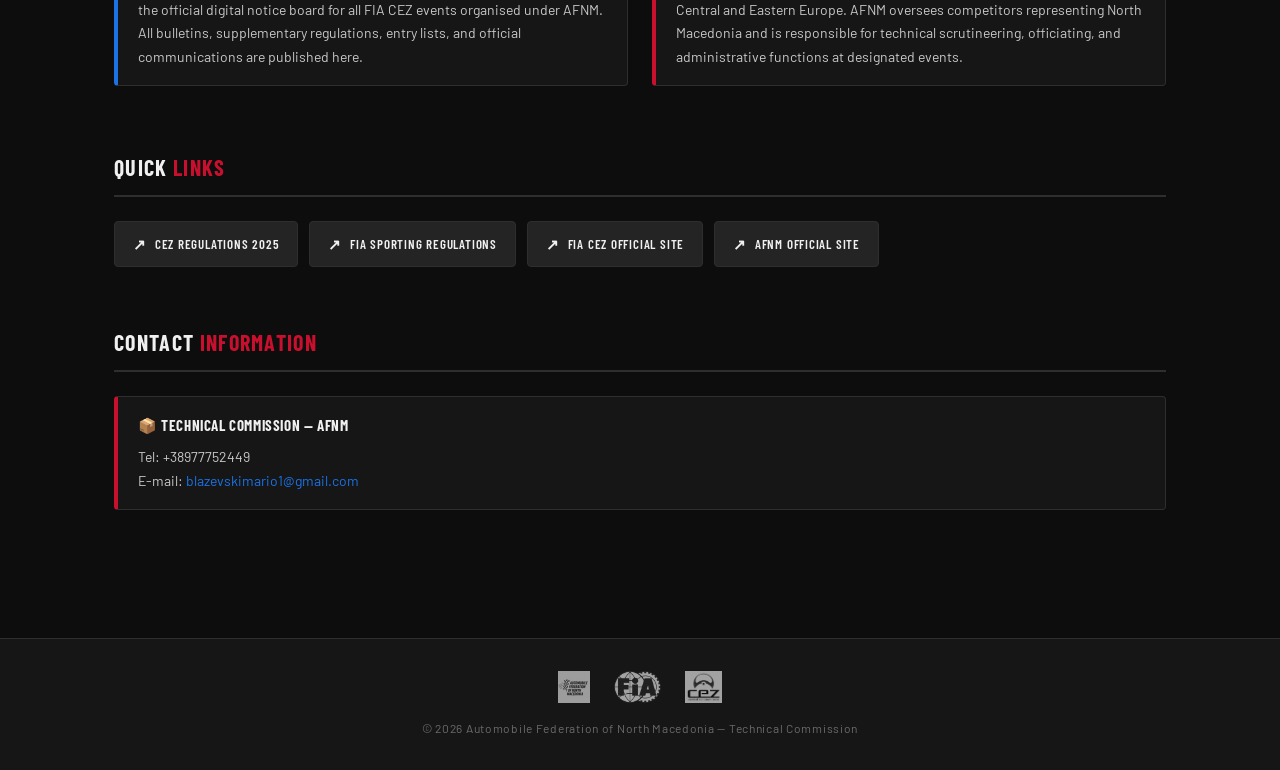
==== commit 50ee613a: "Add files via upload" ====
--- a/index.html
+++ b/index.html
@@ -140,10 +140,9 @@
   <section>
     <h2 class="section-title">Contact <span class="accent">Information</span></h2>
     <div class="notice">
-      <strong>📦 AK Performans — Event Organiser</strong>
-      <p>Address: ul. Franklin Ruzvelt br. 40/1-12<br/>
-      Telephone: +38976431880<br/>
-      E-mail: <a href="mailto:akperformans@gmail.com">akperformans@gmail.com</a></p>
+      <strong>📦 Technical Commission — AFNM</strong>
+      <p>Tel: +38977752449<br/>
+      E-mail: <a href="mailto:blazevskimario1@gmail.com">blazevskimario1@gmail.com</a></p>
     </div>
   </section>
 
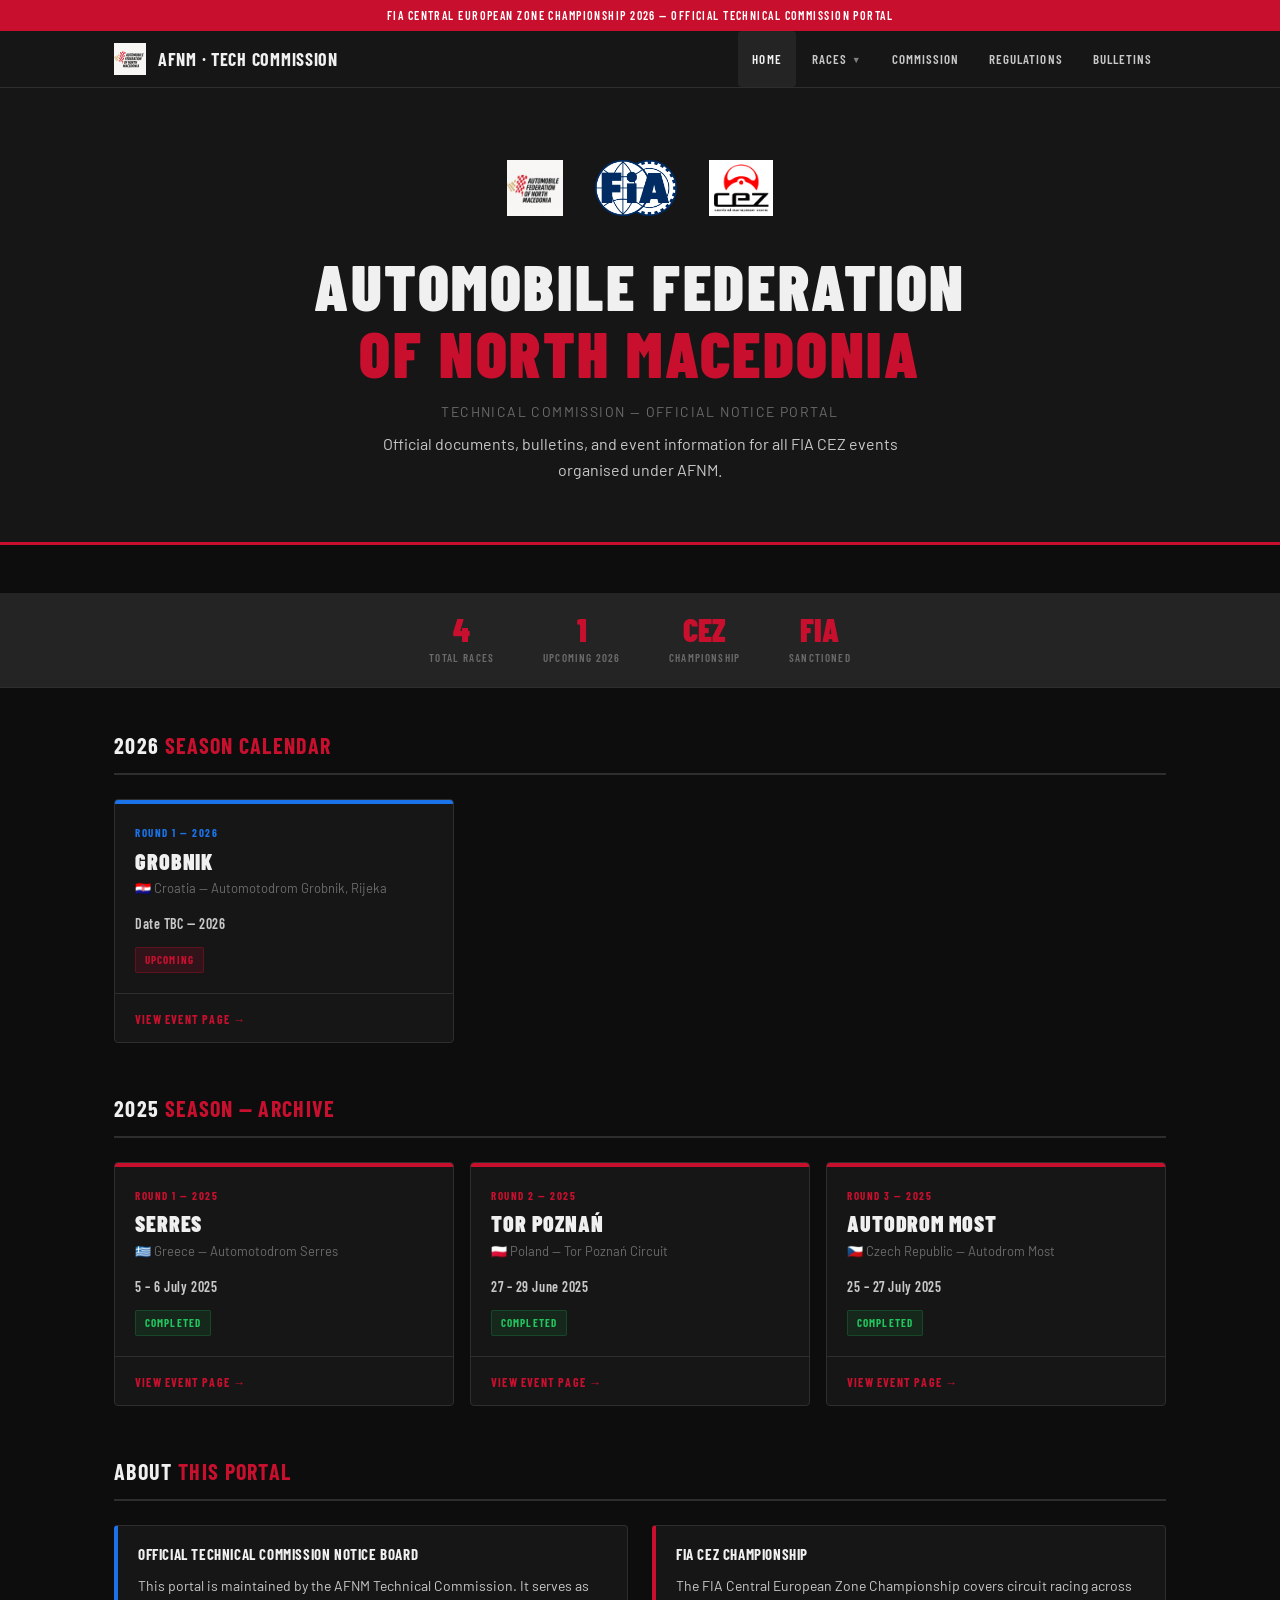
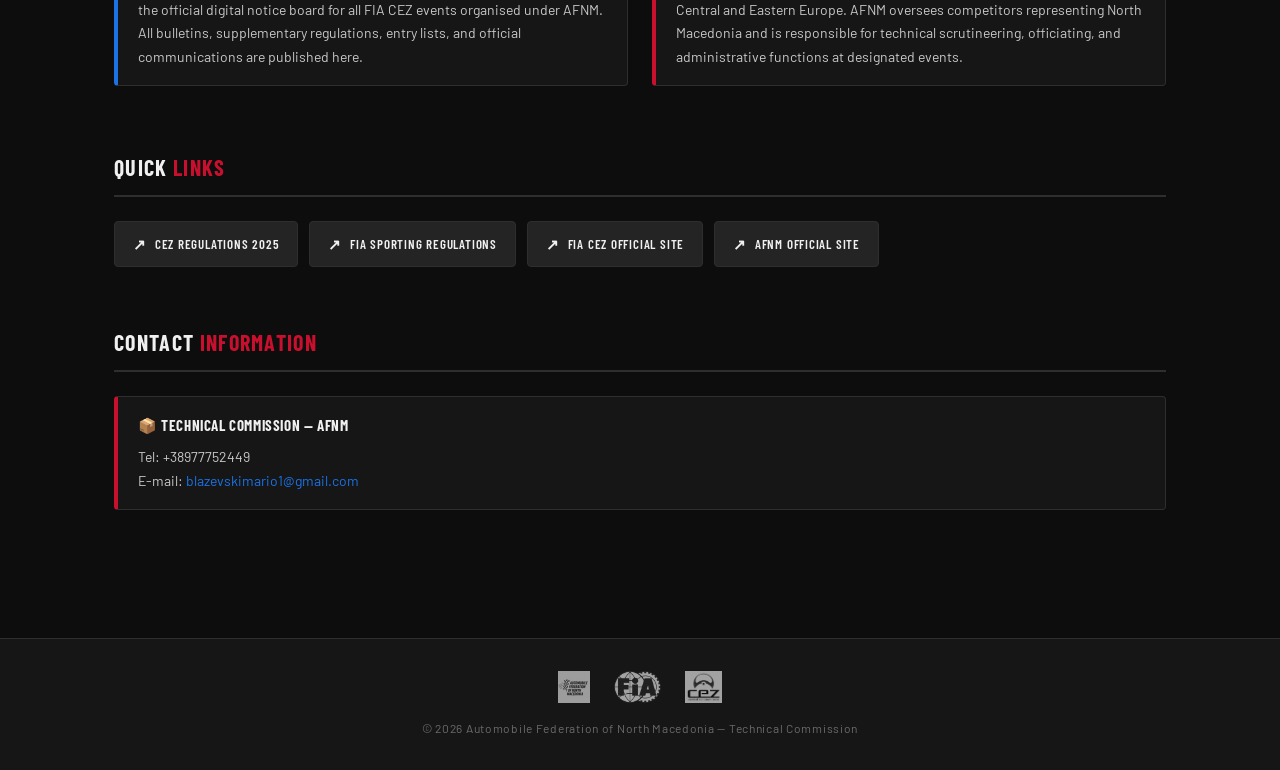
==== commit bcd58dce: "Add files via upload" ====
--- a/index.html
+++ b/index.html
@@ -30,6 +30,7 @@
           <div class="drop-label">2025 Season</div>
           <a href="serres.html">🇬🇷 Serres, Greece</a>
           <a href="torpoznan.html">🇵🇱 Tor Poznań, Poland</a>
+          <a href="most.html">🇨🇿 Autodrom Most, Czech Republic</a>
         </div>
       </div>
 
@@ -55,7 +56,7 @@
 <!-- Stats bar -->
 <div class="stats-bar">
   <div class="stats-inner">
-    <div class="stat"><div class="num">3</div><div class="label">Total Races</div></div>
+    <div class="stat"><div class="num">4</div><div class="label">Total Races</div></div>
     <div class="stat"><div class="num">1</div><div class="label">Upcoming 2026</div></div>
     <div class="stat"><div class="num">CEZ</div><div class="label">Championship</div></div>
     <div class="stat"><div class="num">FIA</div><div class="label">Sanctioned</div></div>
@@ -112,6 +113,18 @@
         <div class="card-footer"><a href="torpoznan.html">View Event Page →</a></div>
       </div>
 
+      <div class="race-card">
+        <div class="card-band"></div>
+        <div class="card-body">
+          <div class="card-round">Round 3 — 2025</div>
+          <h3>Autodrom Most</h3>
+          <div class="card-country">🇨🇿 Czech Republic — Autodrom Most</div>
+          <div class="card-date">25 – 27 July 2025</div>
+          <span class="card-status completed">Completed</span>
+        </div>
+        <div class="card-footer"><a href="most.html">View Event Page →</a></div>
+      </div>
+
     </div>
   </section>
 
